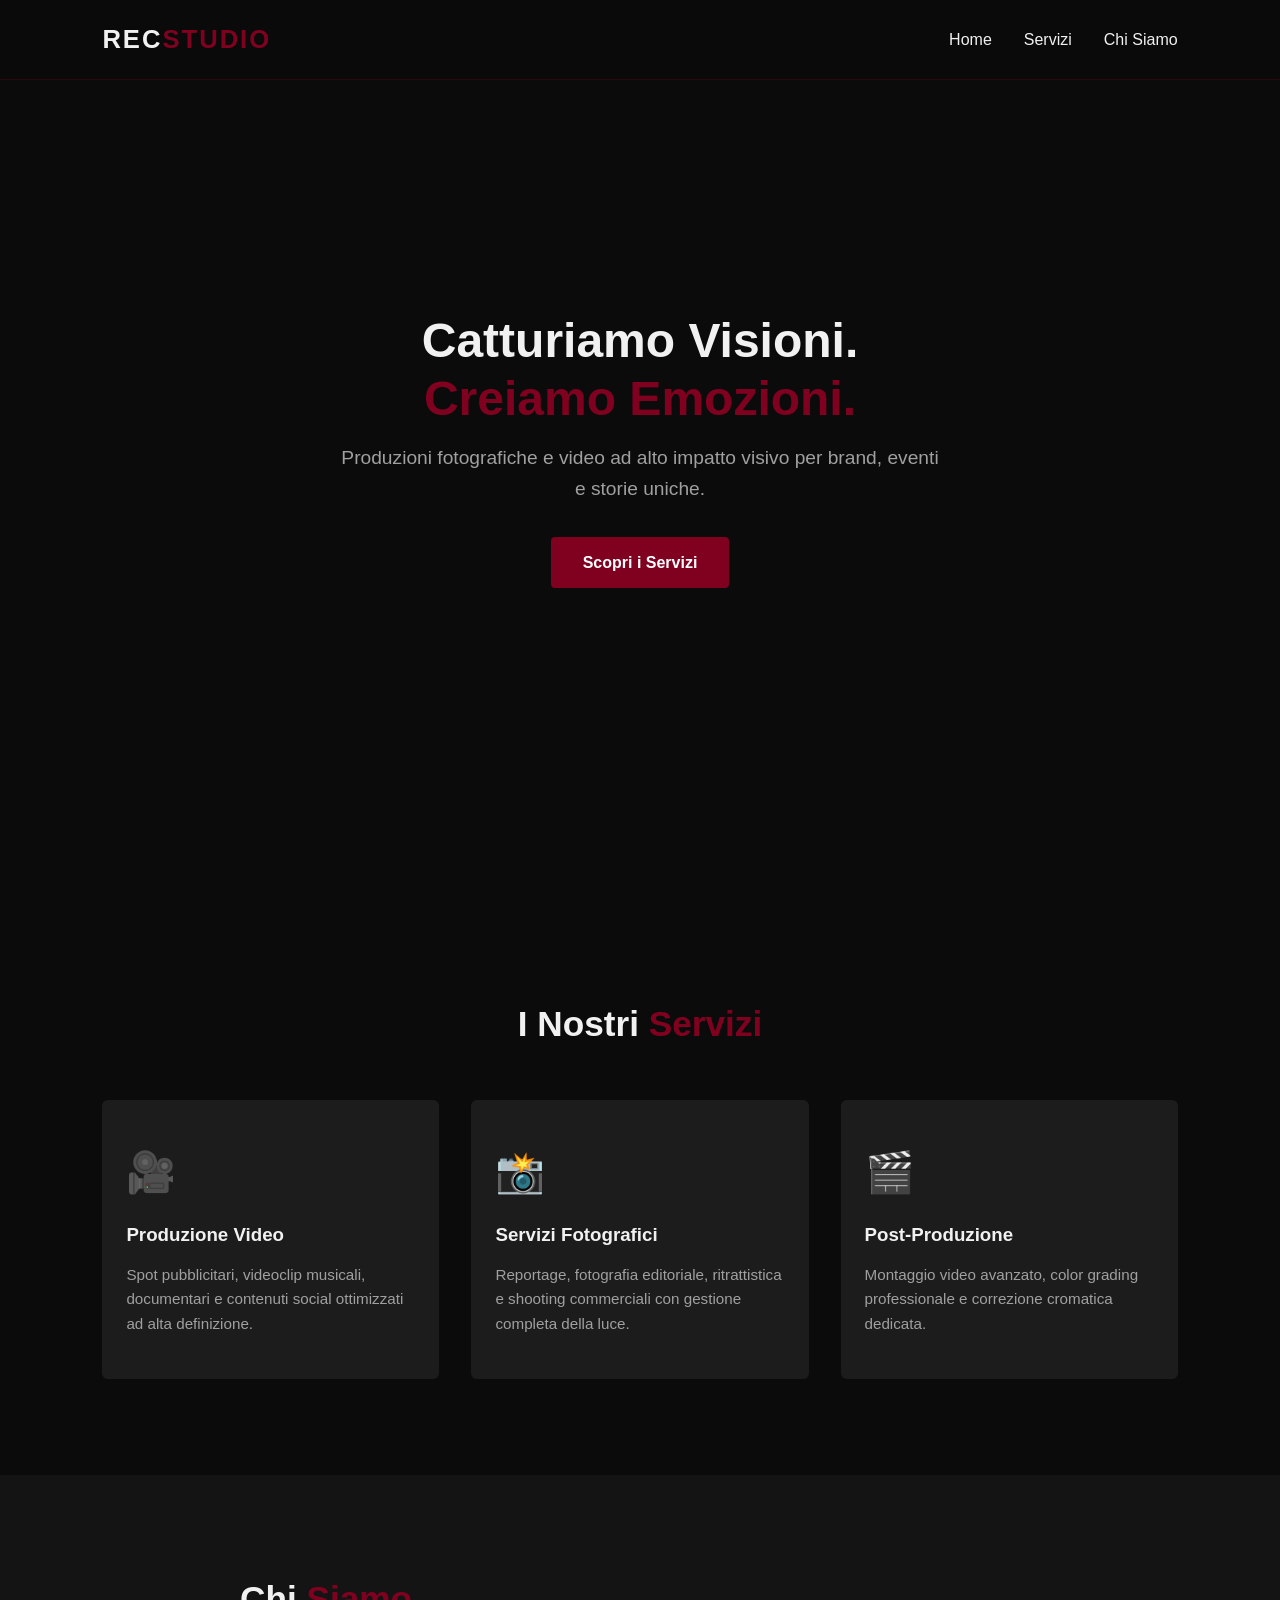
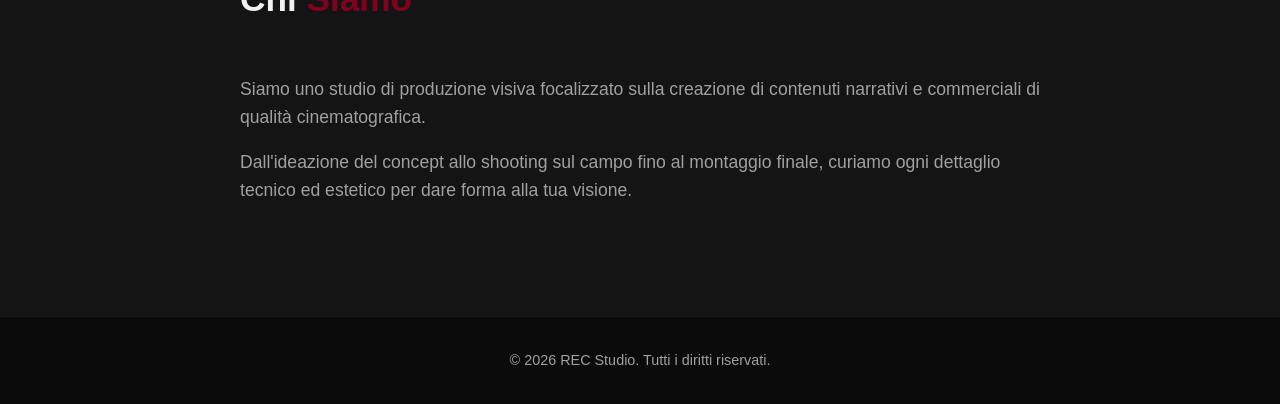
==== index.html @ 54fda75b "Add files via upload" ====
<!DOCTYPE html>
<html lang="it">
<head>
  <meta charset="UTF-8">
  <meta name="viewport" content="width=device-width, initial-scale=1.0">
  <title>Production Studio | Foto & Video</title>
  <link rel="stylesheet" href="style.css">
</head>
<body>

  <!-- Header / Navigation -->
  <header>
    <div class="logo">REC<span>STUDIO</span></div>
    <nav>
      <ul class="nav-links" id="navLinks">
        <li><a href="#home">Home</a></li>
        <li><a href="#servizi">Servizi</a></li>
        <li><a href="#chi-siamo">Chi Siamo</a></li>
      </ul>
      <button class="hamburger" id="hamburger" aria-label="Toggle menu">&#9776;</button>
    </nav>
  </header>

  <!-- Section Home -->
  <section id="home" class="hero">
    <div class="hero-content">
      <h1>Catturiamo Visioni.<br><span class="highlight">Creiamo Emozioni.</span></h1>
      <p>Produzioni fotografiche e video ad alto impatto visivo per brand, eventi e storie uniche.</p>
      <a href="#servizi" class="btn">Scopri i Servizi</a>
    </div>
  </section>

  <!-- Section Servizi -->
  <section id="servizi" class="section">
    <h2 class="section-title">I Nostri <span>Servizi</span></h2>
    <div class="grid-container">
      <div class="card">
        <div class="icon">&#127909;</div>
        <h3>Produzione Video</h3>
        <p>Spot pubblicitari, videoclip musicali, documentari e contenuti social ottimizzati ad alta definizione.</p>
      </div>
      <div class="card">
        <div class="icon">&#128248;</div>
        <h3>Servizi Fotografici</h3>
        <p>Reportage, fotografia editoriale, ritrattistica e shooting commerciali con gestione completa della luce.</p>
      </div>
      <div class="card">
        <div class="icon">&#127916;</div>
        <h3>Post-Produzione</h3>
        <p>Montaggio video avanzato, color grading professionale e correzione cromatica dedicata.</p>
      </div>
    </div>
  </section>

  <!-- Section Chi Siamo -->
  <section id="chi-siamo" class="section bg-darker">
    <div class="about-container">
      <div class="about-text">
        <h2 class="section-title text-left">Chi <span>Siamo</span></h2>
        <p>Siamo uno studio di produzione visiva focalizzato sulla creazione di contenuti narrativi e commerciali di qualità cinematografica.</p>
        <p>Dall'ideazione del concept allo shooting sul campo fino al montaggio finale, curiamo ogni dettaglio tecnico ed estetico per dare forma alla tua visione.</p>
      </div>
    </div>
  </section>

  <!-- Footer -->
  <footer>
    <p>&copy; 2026 REC Studio. Tutti i diritti riservati.</p>
  </footer>

  <script src="script.js"></script>
</body>
</html>
---- style.css ----
/* Custom Properties - Tavolozza Colori */
:root {
  --bg-color: #0b0b0b;
  --bg-secondary: #141414;
  --bg-card: #1c1c1c;
  --text-color: #f1f1f1;
  --text-muted: #a0a0a0;
  --accent-color: #800020; /* Rosso Bordò (Burgundy) */
  --accent-hover: #a30029;
}

* {
  margin: 0;
  padding: 0;
  box-sizing: border-box;
}

html {
  scroll-behavior: smooth;
  font-family: 'Segoe UI', Tahoma, Geneva, Verdana, sans-serif;
}

body {
  background-color: var(--bg-color);
  color: var(--text-color);
  line-height: 1.6;
}

/* Header & Nav */
header {
  position: fixed;
  top: 0;
  width: 100%;
  display: flex;
  justify-content: space-between;
  align-items: center;
  padding: 1.2rem 8%;
  background-color: rgba(11, 11, 11, 0.95);
  backdrop-filter: blur(5px);
  border-bottom: 1px solid rgba(128, 0, 32, 0.3);
  z-index: 1000;
}

.logo {
  font-size: 1.6rem;
  font-weight: 800;
  letter-spacing: 2px;
}

.logo span {
  color: var(--accent-color);
}

.nav-links {
  display: flex;
  list-style: none;
  gap: 2rem;
}

.nav-links a {
  color: var(--text-color);
  text-decoration: none;
  font-weight: 500;
  transition: color 0.3s;
}

.nav-links a:hover {
  color: var(--accent-color);
}

.hamburger {
  display: none;
  background: none;
  border: none;
  color: var(--text-color);
  font-size: 1.8rem;
  cursor: pointer;
}

/* Hero Section */
.hero {
  min-height: 100vh;
  display: flex;
  align-items: center;
  justify-content: center;
  text-align: center;
  padding: 0 1rem;
  background: linear-gradient(180deg, rgba(11,11,11,0.7) 0%, var(--bg-color) 100%);
}

.hero-content h1 {
  font-size: 3rem;
  margin-bottom: 1rem;
  line-height: 1.2;
}

.highlight {
  color: var(--accent-color);
}

.hero-content p {
  font-size: 1.2rem;
  color: var(--text-muted);
  max-width: 600px;
  margin: 0 auto 2rem auto;
}

/* Buttons */
.btn {
  display: inline-block;
  padding: 0.8rem 2rem;
  background-color: var(--accent-color);
  color: #fff;
  text-decoration: none;
  border-radius: 4px;
  font-weight: 600;
  transition: background-color 0.3s, transform 0.2s;
}

.btn:hover {
  background-color: var(--accent-hover);
  transform: translateY(-2px);
}

/* Common Section Layout */
.section {
  padding: 6rem 8%;
}

.bg-darker {
  background-color: var(--bg-secondary);
}

.section-title {
  text-align: center;
  font-size: 2.2rem;
  margin-bottom: 3rem;
}

.section-title span {
  color: var(--accent-color);
}

.text-left {
  text-align: left;
}

/* Cards Grid (Servizi) */
.grid-container {
  display: grid;
  grid-template-columns: repeat(auto-fit, minmax(280px, 1fr));
  gap: 2rem;
}

.card {
  background-color: var(--bg-card);
  padding: 2.5rem 1.5rem;
  border-radius: 6px;
  border-bottom: 3px solid transparent;
  transition: border-color 0.3s, transform 0.3s;
}

.card:hover {
  border-bottom-color: var(--accent-color);
  transform: translateY(-5px);
}

.card .icon {
  font-size: 2.5rem;
  margin-bottom: 1rem;
}

.card h3 {
  margin-bottom: 0.8rem;
}

.card p {
  color: var(--text-muted);
  font-size: 0.95rem;
}

/* About Section */
.about-container {
  max-width: 800px;
  margin: 0 auto;
}

.about-text p {
  margin-bottom: 1rem;
  color: var(--text-muted);
  font-size: 1.1rem;
}

/* Footer */
footer {
  text-align: center;
  padding: 2rem;
  background-color: var(--bg-color);
  border-top: 1px solid rgba(255, 255, 255, 0.05);
  color: var(--text-muted);
  font-size: 0.9rem;
}

/* Responsive / Mobile */
@media (max-width: 768px) {
  .hamburger {
    display: block;
  }

  .nav-links {
    position: absolute;
    top: 100%;
    left: 0;
    width: 100%;
    background-color: var(--bg-secondary);
    flex-direction: column;
    align-items: center;
    padding: 1.5rem 0;
    gap: 1.5rem;
    display: none;
    border-bottom: 2px solid var(--accent-color);
  }

  .nav-links.active {
    display: flex;
  }

  .hero-content h1 {
    font-size: 2.2rem;
  }
}
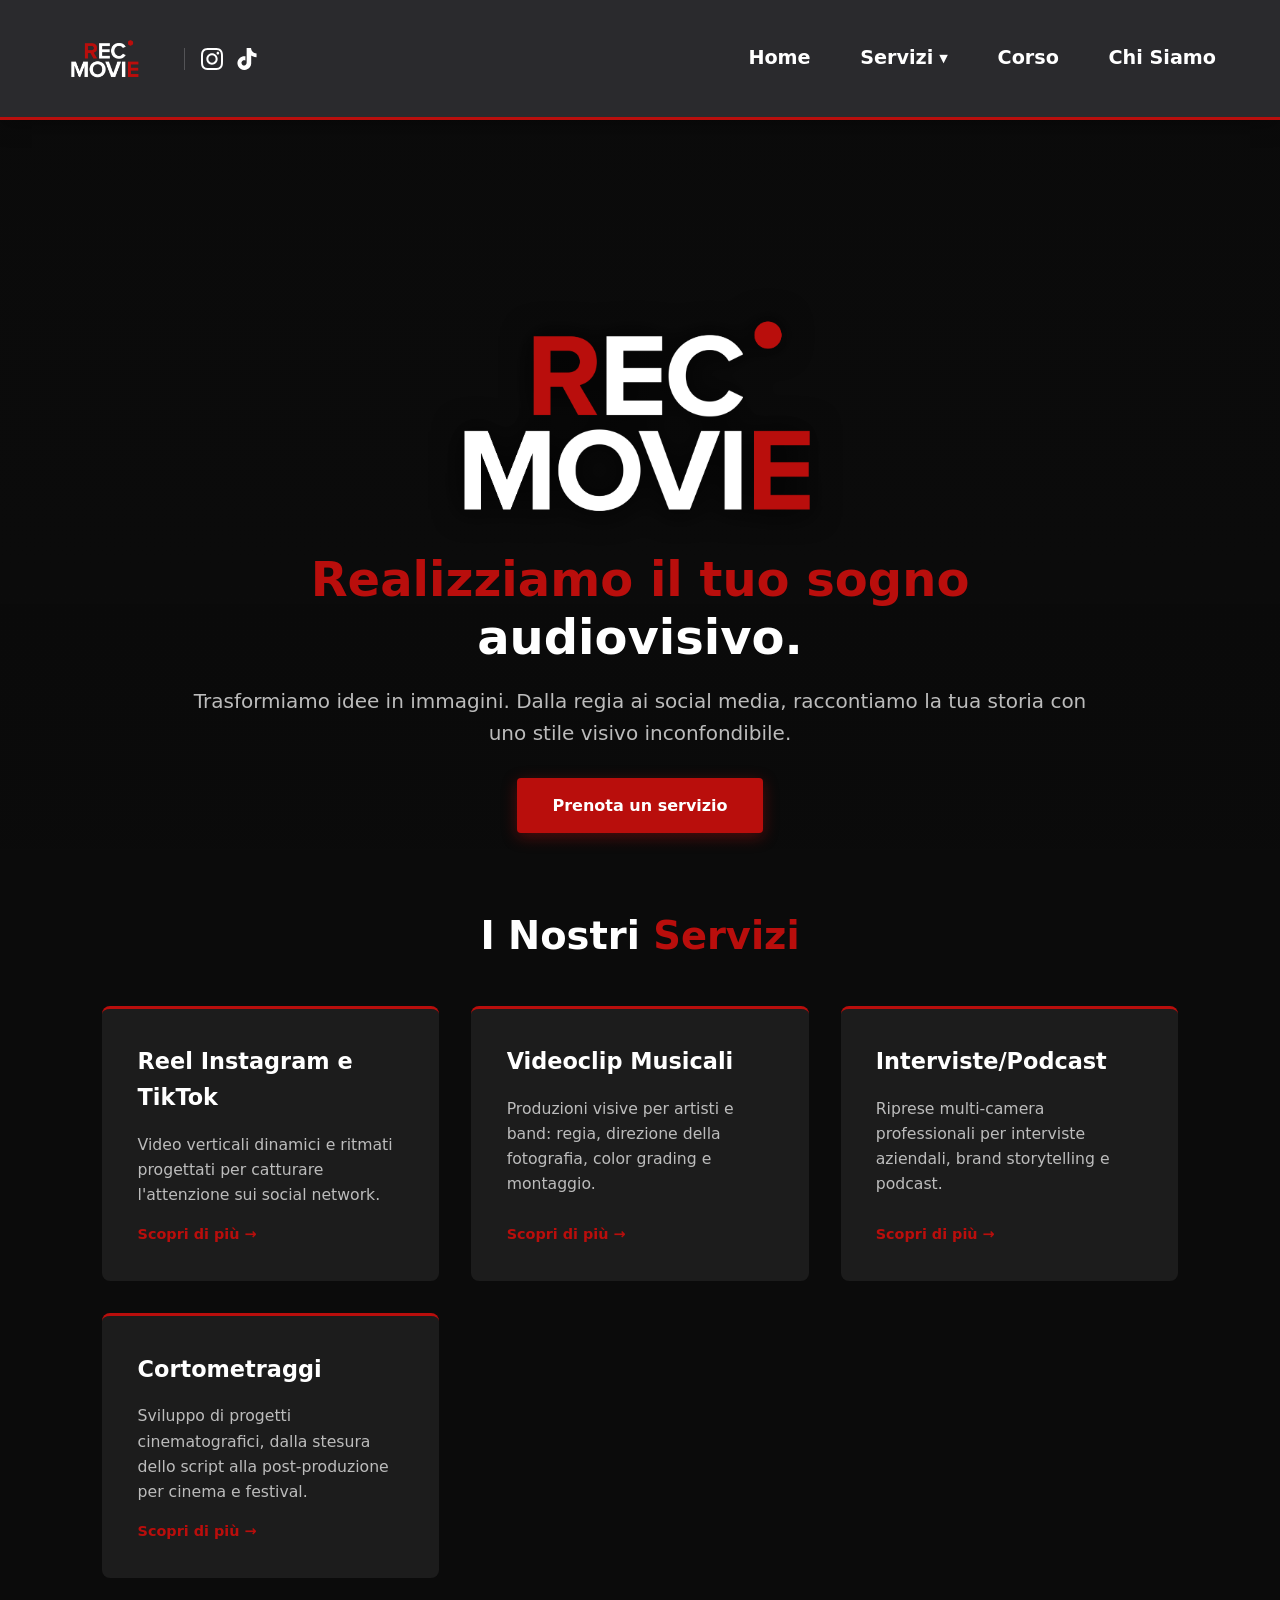
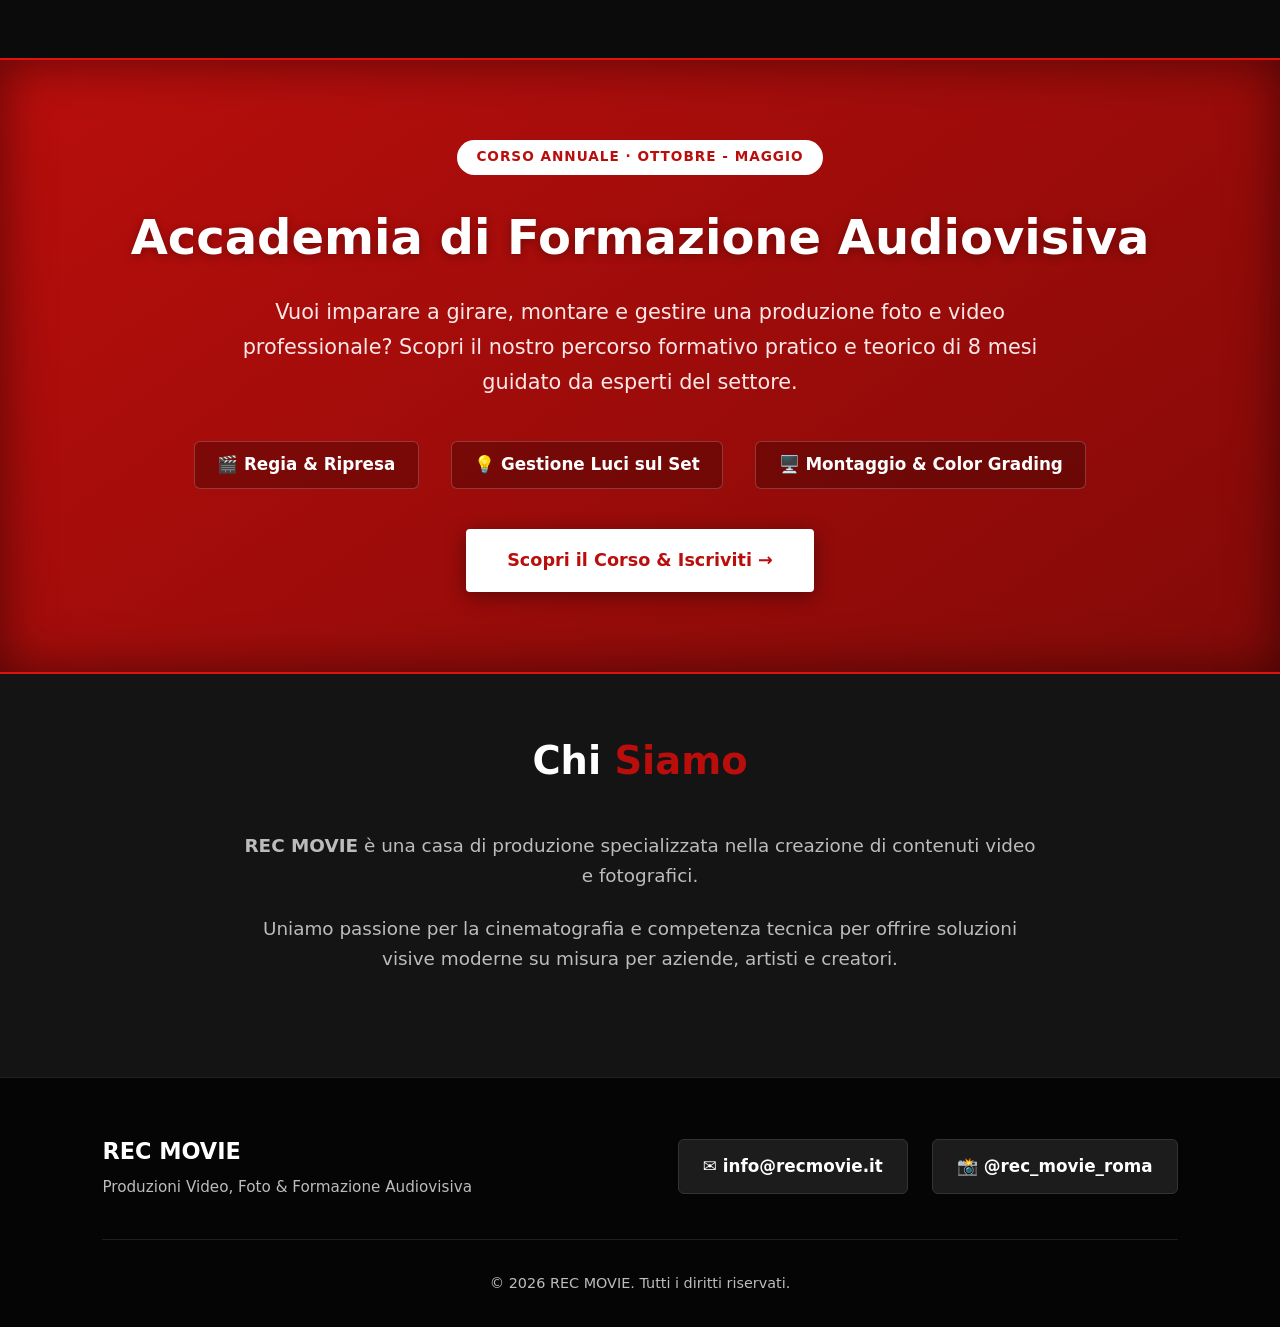
==== commit 80294b77: "Add files via upload" ====
--- a/index.html
+++ b/index.html
@@ -3,71 +3,505 @@
 <head>
   <meta charset="UTF-8">
   <meta name="viewport" content="width=device-width, initial-scale=1.0">
-  <title>Production Studio | Foto & Video</title>
-  <link rel="stylesheet" href="style.css">
+  <title>REC MOVIE | Produzione Foto & Video</title>
+  <style>
+    :root {
+      --bg-color: #0b0b0b;
+      --bg-secondary: #141414;
+      --bg-card: #1c1c1c;
+      --header-bg: #2a2a2d;
+      --text-color: #ffffff;
+      --text-muted: #bcbcbc;
+      --accent-red: #b90e0c;
+      --accent-red-hover: #d6110e;
+      --dropdown-bg: #1f1f22;
+    }
+
+    * { margin: 0; padding: 0; box-sizing: border-box; }
+    html { scroll-behavior: smooth; font-family: 'Segoe UI', system-ui, -apple-system, sans-serif; }
+    
+    body { 
+      background-color: var(--bg-color); 
+      color: var(--text-color); 
+      line-height: 1.6;
+      animation: fadeInPage 0.5s ease-in-out forwards;
+    }
+
+    @keyframes fadeInPage {
+      from { opacity: 0; transform: translateY(6px); }
+      to { opacity: 1; transform: translateY(0); }
+    }
+
+    /* Header Navigation */
+    header {
+      position: fixed;
+      top: 0;
+      width: 100%;
+      display: flex;
+      justify-content: space-between;
+      align-items: center;
+      padding: 0 4%;
+      background-color: var(--header-bg);
+      box-shadow: 0 4px 20px rgba(0, 0, 0, 0.4);
+      border-bottom: 3px solid var(--accent-red);
+      z-index: 1000;
+      height: 120px;
+      gap: 1.5rem;
+    }
+
+    .brand-group {
+      display: flex;
+      align-items: center;
+      gap: 1.5rem;
+      height: 100%;
+    }
+
+    .logo-container {
+      display: flex;
+      align-items: center;
+      text-decoration: none;
+      height: 100%;
+      padding: 4px 0;
+    }
+
+    .logo-header {
+      height: 110px;
+      max-height: 100%;
+      width: auto;
+      object-fit: contain;
+    }
+
+    .header-socials {
+      display: flex;
+      align-items: center;
+      gap: 0.8rem;
+      border-left: 1px solid rgba(255, 255, 255, 0.2);
+      padding-left: 1rem;
+    }
+
+    .social-icon {
+      color: var(--text-color);
+      text-decoration: none;
+      transition: color 0.3s ease, transform 0.2s ease;
+      display: flex;
+      align-items: center;
+      justify-content: center;
+    }
+
+    .social-icon svg {
+      width: 22px;
+      height: 22px;
+      fill: currentColor;
+    }
+
+    .social-icon:hover {
+      color: var(--accent-red);
+      transform: translateY(-2px);
+    }
+
+    /* Nav Links */
+    nav {
+      margin-left: auto;
+    }
+
+    .nav-links { 
+      display: flex; 
+      list-style: none; 
+      gap: 1.5rem; 
+      align-items: center; 
+    }
+
+    .nav-links li { position: relative; }
+    .nav-links a {
+      color: var(--text-color);
+      text-decoration: none;
+      font-weight: 700;
+      font-size: 1.2rem;
+      padding: 0.5rem 0.8rem;
+      transition: all 0.3s ease;
+      display: flex;
+      align-items: center;
+      gap: 6px;
+    }
+    .nav-links a:hover { color: #ffffff; background-color: rgba(255, 255, 255, 0.1); border-radius: 4px; }
+
+    .dropdown-arrow { font-size: 0.7rem; transition: transform 0.3s; }
+    .dropdown-menu {
+      position: absolute;
+      top: 100%;
+      right: 0;
+      left: auto;
+      background-color: var(--dropdown-bg);
+      min-width: 240px;
+      box-shadow: 0 8px 16px rgba(0,0,0,0.5);
+      border-radius: 6px;
+      border-top: 3px solid var(--accent-red);
+      list-style: none;
+      opacity: 0;
+      visibility: hidden;
+      transform: translateY(10px);
+      transition: all 0.3s ease;
+      padding: 0.5rem 0;
+    }
+    .dropdown:hover .dropdown-menu, .dropdown.active .dropdown-menu { opacity: 1; visibility: visible; transform: translateY(0); }
+    .dropdown:hover .dropdown-arrow { transform: rotate(180deg); }
+    .dropdown-menu li a { padding: 0.7rem 1.2rem; font-size: 1rem; font-weight: 500; color: #e0e0e0; display: block; }
+    .dropdown-menu li a:hover { background-color: var(--accent-red); color: #ffffff; }
+
+    .hamburger { display: none; background: none; border: none; color: var(--text-color); font-size: 1.8rem; cursor: pointer; margin-left: auto; }
+
+    /* Home Hero */
+    .hero {
+      display: flex;
+      align-items: flex-start;
+      justify-content: center;
+      text-align: center;
+      padding: 135px 1.5rem 1rem 1.5rem;
+      background: linear-gradient(rgba(11, 11, 11, 0.75), rgba(11, 11, 11, 0.85)), 
+                  url("http://googleusercontent.com/image_collection/image_retrieval/11446484774058401779_0") center/cover no-repeat;
+    }
+
+    .hero-content { 
+      max-width: 900px; 
+      margin-top: 0; 
+      display: flex; 
+      flex-direction: column; 
+      align-items: center; 
+      gap: 0; 
+    }
+
+    .logo-hero {
+      max-width: 560px;
+      width: 100%;
+      height: auto;
+      margin-bottom: -9rem; 
+      filter: drop-shadow(0 0 15px rgba(0, 0, 0, 0.9));
+      position: relative;
+      z-index: 1;
+    }
+
+    .hero-content h1 { 
+      font-size: 3rem; 
+      margin-top: 0;
+      margin-bottom: 1.2rem; 
+      line-height: 1.2; 
+      font-weight: 800; 
+      position: relative;
+      z-index: 2;
+    }
+    
+    .highlight-red {
+      color: var(--accent-red);
+    }
+    .hero-content p { font-size: 1.25rem; color: var(--text-muted); margin-bottom: 1.8rem; }
+
+    /* Button */
+    .btn {
+      display: inline-block;
+      padding: 0.9rem 2.2rem;
+      background-color: var(--accent-red);
+      color: #ffffff;
+      text-decoration: none;
+      border-radius: 4px;
+      font-weight: 700;
+      transition: all 0.3s ease;
+      box-shadow: 0 4px 15px rgba(185, 14, 12, 0.4);
+    }
+    .btn:hover { background-color: var(--accent-red-hover); transform: translateY(-3px); }
+
+    .btn-white {
+      background-color: #ffffff;
+      color: var(--accent-red);
+      font-size: 1.1rem;
+      padding: 1.1rem 2.6rem;
+      box-shadow: 0 4px 20px rgba(0, 0, 0, 0.4);
+    }
+    .btn-white:hover { background-color: #f0f0f0; color: #000000; transform: translateY(-3px); }
+
+    /* Sections */
+    .section { padding: 3.5rem 8% 5rem 8%; }
+    .bg-darker { background-color: var(--bg-secondary); }
+    .section-title { text-align: center; font-size: 2.4rem; margin-bottom: 2.5rem; }
+    .section-title span { color: var(--accent-red); }
+
+    /* Servizi Grid */
+    .services-grid { display: grid; grid-template-columns: repeat(auto-fit, minmax(260px, 1fr)); gap: 2rem; }
+    .service-card {
+      background-color: var(--bg-card);
+      padding: 2.2rem;
+      border-radius: 8px;
+      border-top: 3px solid var(--accent-red);
+      transition: transform 0.3s, box-shadow 0.3s;
+      text-decoration: none;
+      color: inherit;
+      display: flex;
+      flex-direction: column;
+    }
+    .service-card:hover { transform: translateY(-8px); box-shadow: 0 10px 25px rgba(185, 14, 12, 0.3); }
+    .service-card h3 { font-size: 1.4rem; margin-bottom: 1rem; color: #fff; }
+    .service-card p { color: var(--text-muted); font-size: 0.98rem; flex-grow: 1; }
+    .card-link-text { display: inline-block; margin-top: 1rem; color: var(--accent-red); font-weight: 600; font-size: 0.9rem; }
+
+    /* Sezione Corso Formazione */
+    .course-banner {
+      background: linear-gradient(145deg, #b90e0c 0%, #830a08 100%);
+      color: #ffffff;
+      padding: 5rem 8%;
+      text-align: center;
+      position: relative;
+      border-top: 2px solid #e01210;
+      border-bottom: 2px solid #e01210;
+      box-shadow: inset 0 0 50px rgba(0,0,0,0.5);
+    }
+    .course-badge {
+      display: inline-block;
+      background-color: #ffffff;
+      color: var(--accent-red);
+      font-weight: 800;
+      font-size: 0.85rem;
+      padding: 0.4rem 1.2rem;
+      border-radius: 20px;
+      letter-spacing: 1px;
+      margin-bottom: 1.5rem;
+      text-transform: uppercase;
+    }
+    .course-banner h2 { font-size: 3rem; margin-bottom: 1.2rem; font-weight: 800; text-shadow: 0 2px 10px rgba(0,0,0,0.3); }
+    .course-banner p { font-size: 1.3rem; max-width: 850px; margin: 0 auto 2.5rem auto; color: #fce8e8; line-height: 1.7; }
+    
+    .course-highlights {
+      display: flex;
+      justify-content: center;
+      gap: 2rem;
+      flex-wrap: wrap;
+      margin-bottom: 2.5rem;
+      list-style: none;
+    }
+    .course-highlights li {
+      background: rgba(0,0,0,0.25);
+      padding: 0.6rem 1.4rem;
+      border-radius: 6px;
+      font-weight: 600;
+      font-size: 1.05rem;
+      border: 1px solid rgba(255,255,255,0.2);
+    }
+
+    /* Chi Siamo */
+    .about-content { max-width: 800px; margin: 0 auto; text-align: center; }
+    .about-content p { font-size: 1.15rem; color: var(--text-muted); margin-bottom: 1.5rem; }
+
+    /* Footer */
+    footer {
+      background-color: #050505;
+      border-top: 1px solid #222;
+      padding: 3.5rem 8% 2rem 8%;
+    }
+
+    .footer-contacts {
+      display: flex;
+      justify-content: space-between;
+      align-items: center;
+      flex-wrap: wrap;
+      gap: 1.8rem;
+      padding-bottom: 2.5rem;
+      border-bottom: 1px solid #1f1f1f;
+      margin-bottom: 2rem;
+    }
+
+    .contact-block h3 { font-size: 1.4rem; color: #ffffff; margin-bottom: 0.3rem; }
+    .contact-block p { color: var(--text-muted); font-size: 0.95rem; }
+
+    .contact-links-group {
+      display: flex;
+      gap: 1.5rem;
+      flex-wrap: wrap;
+    }
+
+    .contact-pill {
+      display: flex;
+      align-items: center;
+      gap: 0.6rem;
+      color: #ffffff;
+      text-decoration: none;
+      font-size: 1.05rem;
+      font-weight: 600;
+      background-color: var(--bg-card);
+      padding: 0.8rem 1.5rem;
+      border-radius: 6px;
+      border: 1px solid #333;
+      transition: border-color 0.3s, color 0.3s;
+    }
+
+    .contact-pill:hover {
+      border-color: var(--accent-red);
+      color: var(--accent-red-hover);
+    }
+
+    .footer-copyright { text-align: center; color: var(--text-muted); font-size: 0.9rem; }
+
+    @media (max-width: 868px) {
+      header { justify-content: space-between; gap: 0; height: 95px; }
+      .logo-header { height: 75px; }
+      .hamburger { display: block; }
+      .header-socials { display: none; }
+      nav { margin-left: 0; }
+      .nav-links {
+        position: absolute; top: 100%; left: 0; width: 100%;
+        background-color: var(--header-bg); flex-direction: column;
+        align-items: flex-start; padding: 1rem 0; gap: 0; display: none;
+        border-bottom: 3px solid var(--accent-red);
+      }
+      .nav-links.active { display: flex; }
+      .nav-links li { width: 100%; }
+      .nav-links a { padding: 1rem 2rem; width: 100%; }
+      .dropdown-menu { position: static; visibility: visible; opacity: 1; transform: none; box-shadow: none; border-top: none; background: rgba(0,0,0,0.2); }
+      .hero { padding-top: 110px; }
+      .logo-hero { max-width: 320px; margin-bottom: -5rem; }
+      .hero-content h1 { font-size: 2rem; }
+      .course-banner h2 { font-size: 2.2rem; }
+      .footer-contacts { flex-direction: column; align-items: flex-start; }
+    }
+  </style>
 </head>
 <body>
 
-  <!-- Header / Navigation -->
+  <!-- Navigation Header -->
   <header>
-    <div class="logo">REC<span>STUDIO</span></div>
+    <div class="brand-group">
+      <a href="index.html" class="logo-container">
+        <img src="materiale/LOGO REC MOVIE PNG BIANCO.png" alt="REC MOVIE Logo" class="logo-header" onerror="this.onerror=null; this.src='LOGO REC MOVIE PNG BIANCO.png';">
+      </a>
+      
+      <div class="header-socials">
+        <a href="https://instagram.com/rec_movie_roma" target="_blank" class="social-icon" aria-label="Instagram">
+          <svg viewBox="0 0 24 24"><path d="M12 2.163c3.204 0 3.584.012 4.85.07 3.252.148 4.771 1.691 4.919 4.919.058 1.265.069 1.645.069 4.849 0 3.205-.012 3.584-.069 4.849-.149 3.225-1.664 4.771-4.919 4.919-1.266.058-1.644.07-4.85.07-3.204 0-3.584-.012-4.849-.07-3.26-.149-4.771-1.699-4.919-4.92-.058-1.265-.07-1.644-.07-4.849 0-3.204.013-3.583.07-4.849.149-3.227 1.664-4.771 4.919-4.919 1.266-.057 1.645-.069 4.849-.069zm0-2.163c-3.259 0-3.667.014-4.947.072-4.358.2-6.78 2.618-6.98 6.98-.059 1.281-.073 1.689-.073 4.948 0 3.259.014 3.668.072 4.948.2 4.358 2.618 6.78 6.98 6.98 1.281.058 1.689.072 4.948.072 3.259 0 3.668-.014 4.948-.072 4.354-.2 6.782-2.618 6.979-6.98.059-1.28.073-1.689.073-4.948 0-3.259-.014-3.667-.072-4.947-.196-4.354-2.617-6.78-6.979-6.98-1.281-.059-1.69-.073-4.949-.073zm0 5.838c-3.403 0-6.162 2.759-6.162 6.162s2.759 6.163 6.162 6.163 6.162-2.759 6.162-6.163c0-3.403-2.759-6.162-6.162-6.162zm0 10.162c-2.209 0-4-1.79-4-4 0-2.209 1.791-4 4-4s4 1.791 4 4c0 2.21-1.791 4-4 4zm6.406-11.845c-.796 0-1.441.645-1.441 1.44s.645 1.44 1.441 1.44c.795 0 1.439-.645 1.439-1.44s-.644-1.44-1.439-1.44z"/></svg>
+        </a>
+        <a href="https://www.tiktok.com" target="_blank" class="social-icon" aria-label="TikTok">
+          <svg viewBox="0 0 24 24"><path d="M12.525.02c1.31-.02 2.61-.01 3.91-.02.08 1.53.63 3.09 1.75 4.17 1.12 1.11 2.7 1.62 4.24 1.79v4.03c-1.44-.05-2.89-.35-4.2-.97-.57-.26-1.1-.59-1.62-.93-.01 2.92.01 5.84-.02 8.75-.08 1.4-.54 2.79-1.35 3.94-1.31 1.92-3.58 3.17-5.91 3.21-1.43.08-2.86-.31-4.08-1.03-2.02-1.19-3.44-3.37-3.65-5.71-.02-.5-.03-1-.01-1.49.18-1.9 1.12-3.72 2.58-4.96 1.66-1.44 3.98-2.13 6.15-1.72.02 1.48-.04 2.96-.04 4.44-.99-.32-2.15-.23-3.02.37-.82.56-1.31 1.54-1.28 2.53.02.82.42 1.61 1.08 2.09.68.51 1.58.68 2.4.45.89-.23 1.64-.94 1.94-1.81.18-.58.23-1.19.22-1.8V.02z"/></svg>
+        </a>
+      </div>
+    </div>
+    
     <nav>
       <ul class="nav-links" id="navLinks">
-        <li><a href="#home">Home</a></li>
-        <li><a href="#servizi">Servizi</a></li>
+        <li><a href="index.html">Home</a></li>
+        <li class="dropdown" id="serviziDropdown">
+          <a href="#servizi">Servizi <span class="dropdown-arrow">&#9660;</span></a>
+          <ul class="dropdown-menu">
+            <li><a href="reel-aziende.html">Reel Instagram e TikTok</a></li>
+            <li><a href="videoclip-musicali.html">Videoclip Musicali</a></li>
+            <li><a href="interviste-podcast.html">Interviste/Podcast</a></li>
+            <li><a href="cortometraggi.html">Cortometraggi</a></li>
+          </ul>
+        </li>
+        <li><a href="corso-formazione.html">Corso</a></li>
         <li><a href="#chi-siamo">Chi Siamo</a></li>
       </ul>
-      <button class="hamburger" id="hamburger" aria-label="Toggle menu">&#9776;</button>
+      <button class="hamburger" id="hamburger" aria-label="Menu Mobile">&#9776;</button>
     </nav>
   </header>
 
-  <!-- Section Home -->
+  <!-- Hero Home -->
   <section id="home" class="hero">
     <div class="hero-content">
-      <h1>Catturiamo Visioni.<br><span class="highlight">Creiamo Emozioni.</span></h1>
-      <p>Produzioni fotografiche e video ad alto impatto visivo per brand, eventi e storie uniche.</p>
-      <a href="#servizi" class="btn">Scopri i Servizi</a>
+      <img src="materiale/LOGO REC MOVIE PNG BIANCO.png" alt="REC MOVIE Logo Grande" class="logo-hero" onerror="this.onerror=null; this.src='LOGO REC MOVIE PNG BIANCO.png';">
+      <h1><span class="highlight-red">Realizziamo il tuo sogno</span> audiovisivo.</h1>
+      <p>Trasformiamo idee in immagini. Dalla regia ai social media, raccontiamo la tua storia con uno stile visivo inconfondibile.</p>
+      <a href="prenota-servizio.html" class="btn">Prenota un servizio</a>
     </div>
   </section>
 
-  <!-- Section Servizi -->
+  <!-- Servizi -->
   <section id="servizi" class="section">
     <h2 class="section-title">I Nostri <span>Servizi</span></h2>
-    <div class="grid-container">
-      <div class="card">
-        <div class="icon">&#127909;</div>
-        <h3>Produzione Video</h3>
-        <p>Spot pubblicitari, videoclip musicali, documentari e contenuti social ottimizzati ad alta definizione.</p>
+    <div class="services-grid">
+      <a href="reel-aziende.html" class="service-card" id="servizi-reel">
+        <h3>Reel Instagram e TikTok</h3>
+        <p>Video verticali dinamici e ritmati progettati per catturare l'attenzione sui social network.</p>
+        <span class="card-link-text">Scopri di più &rarr;</span>
+      </a>
+      <a href="videoclip-musicali.html" class="service-card" id="servizi-videoclip">
+        <h3>Videoclip Musicali</h3>
+        <p>Produzioni visive per artisti e band: regia, direzione della fotografia, color grading e montaggio.</p>
+        <span class="card-link-text">Scopri di più &rarr;</span>
+      </a>
+      <a href="interviste-podcast.html" class="service-card" id="servizi-interviste">
+        <h3>Interviste/Podcast</h3>
+        <p>Riprese multi-camera professionali per interviste aziendali, brand storytelling e podcast.</p>
+        <span class="card-link-text">Scopri di più &rarr;</span>
+      </a>
+      <a href="cortometraggi.html" class="service-card" id="servizi-cortometraggi">
+        <h3>Cortometraggi</h3>
+        <p>Sviluppo di progetti cinematografici, dalla stesura dello script alla post-produzione per cinema e festival.</p>
+        <span class="card-link-text">Scopri di più &rarr;</span>
+      </a>
+    </div>
+  </section>
+
+  <!-- Sezione Corso Formazione -->
+  <section class="course-banner">
+    <span class="course-badge">Corso Annuale · Ottobre - Maggio</span>
+    <h2>Accademia di Formazione Audiovisiva</h2>
+    <p>Vuoi imparare a girare, montare e gestire una produzione foto e video professionale? Scopri il nostro percorso formativo pratico e teorico di 8 mesi guidato da esperti del settore.</p>
+    
+    <ul class="course-highlights">
+      <li>🎬 Regia & Ripresa</li>
+      <li>💡 Gestione Luci sul Set</li>
+      <li>🖥️ Montaggio & Color Grading</li>
+    </ul>
+
+    <a href="corso-formazione.html" class="btn btn-white">Scopri il Corso &amp; Iscriviti &rarr;</a>
+  </section>
+
+  <!-- Chi Siamo -->
+  <section id="chi-siamo" class="section bg-darker">
+    <div class="about-content">
+      <h2 class="section-title">Chi <span>Siamo</span></h2>
+      <p><strong>REC MOVIE</strong> è una casa di produzione specializzata nella creazione di contenuti video e fotografici.</p>
+      <p>Uniamo passione per la cinematografia e competenza tecnica per offrire soluzioni visive moderne su misura per aziende, artisti e creatori.</p>
+    </div>
+  </section>
+
+  <!-- Footer -->
+  <footer id="contatti">
+    <div class="footer-contacts">
+      <div class="contact-block">
+        <h3>REC MOVIE</h3>
+        <p>Produzioni Video, Foto &amp; Formazione Audiovisiva</p>
       </div>
-      <div class="card">
-        <div class="icon">&#128248;</div>
-        <h3>Servizi Fotografici</h3>
-        <p>Reportage, fotografia editoriale, ritrattistica e shooting commerciali con gestione completa della luce.</p>
-      </div>
-      <div class="card">
-        <div class="icon">&#127916;</div>
-        <h3>Post-Produzione</h3>
-        <p>Montaggio video avanzato, color grading professionale e correzione cromatica dedicata.</p>
+      <div class="contact-links-group">
+        <a href="mailto:info@recmovie.it" class="contact-pill">
+          ✉️ info@recmovie.it
+        </a>
+        <a href="https://instagram.com/rec_movie_roma" target="_blank" rel="noopener noreferrer" class="contact-pill">
+          📸 @rec_movie_roma
+        </a>
       </div>
     </div>
-  </section>
-
-  <!-- Section Chi Siamo -->
-  <section id="chi-siamo" class="section bg-darker">
-    <div class="about-container">
-      <div class="about-text">
-        <h2 class="section-title text-left">Chi <span>Siamo</span></h2>
-        <p>Siamo uno studio di produzione visiva focalizzato sulla creazione di contenuti narrativi e commerciali di qualità cinematografica.</p>
-        <p>Dall'ideazione del concept allo shooting sul campo fino al montaggio finale, curiamo ogni dettaglio tecnico ed estetico per dare forma alla tua visione.</p>
-      </div>
+    <div class="footer-copyright">
+      <p>&copy; 2026 REC MOVIE. Tutti i diritti riservati.</p>
     </div>
-  </section>
-
-  <!-- Footer -->
-  <footer>
-    <p>&copy; 2026 REC Studio. Tutti i diritti riservati.</p>
   </footer>
 
-  <script src="script.js"></script>
+  <script>
+    document.addEventListener('DOMContentLoaded', () => {
+      const hamburger = document.getElementById('hamburger');
+      const navLinks = document.getElementById('navLinks');
+      
+      // Toggle Menu Mobile
+      hamburger.addEventListener('click', () => {
+        navLinks.classList.toggle('active');
+      });
+
+      // Chiudi menu mobile dopo aver cliccato su un link
+      const links = navLinks.querySelectorAll('a');
+      links.forEach(link => {
+        link.addEventListener('click', () => {
+          if (navLinks.classList.contains('active')) {
+            navLinks.classList.remove('active');
+          }
+        });
+      });
+    });
+  </script>
 </body>
 </html>
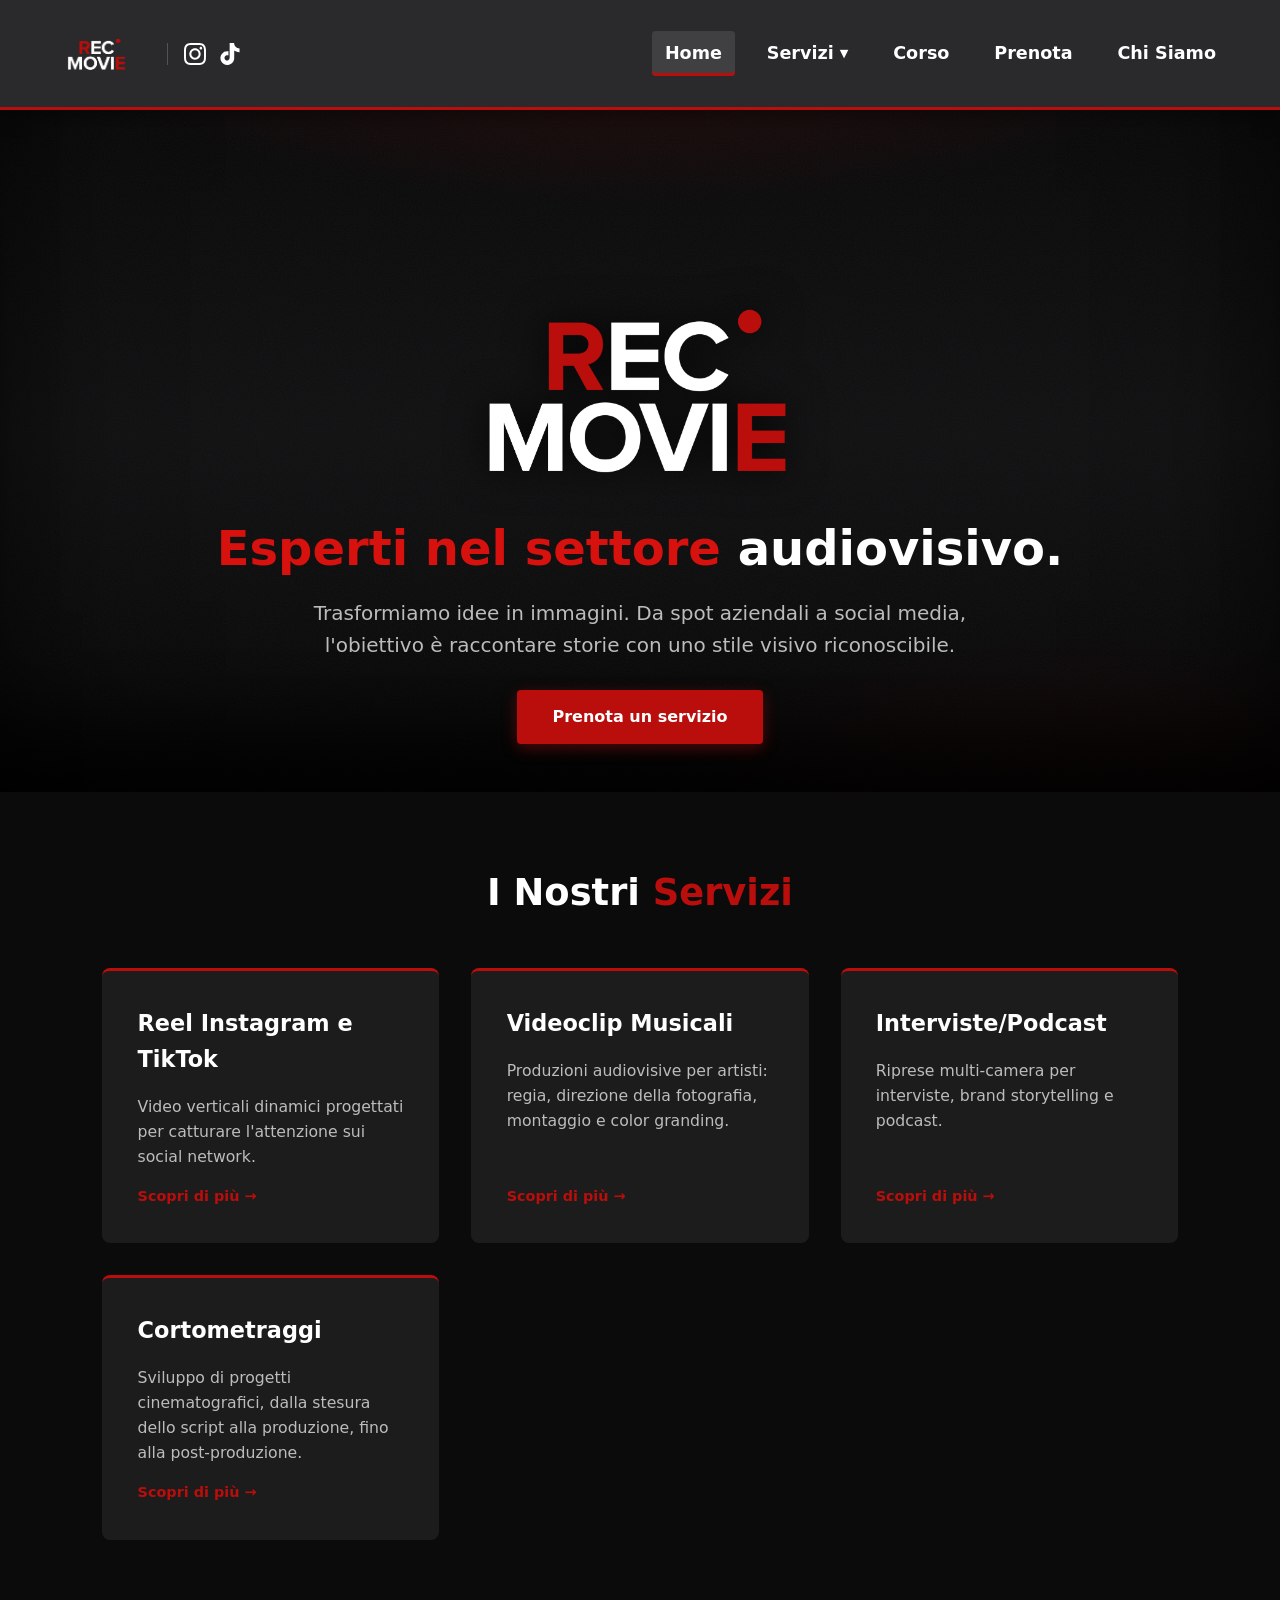
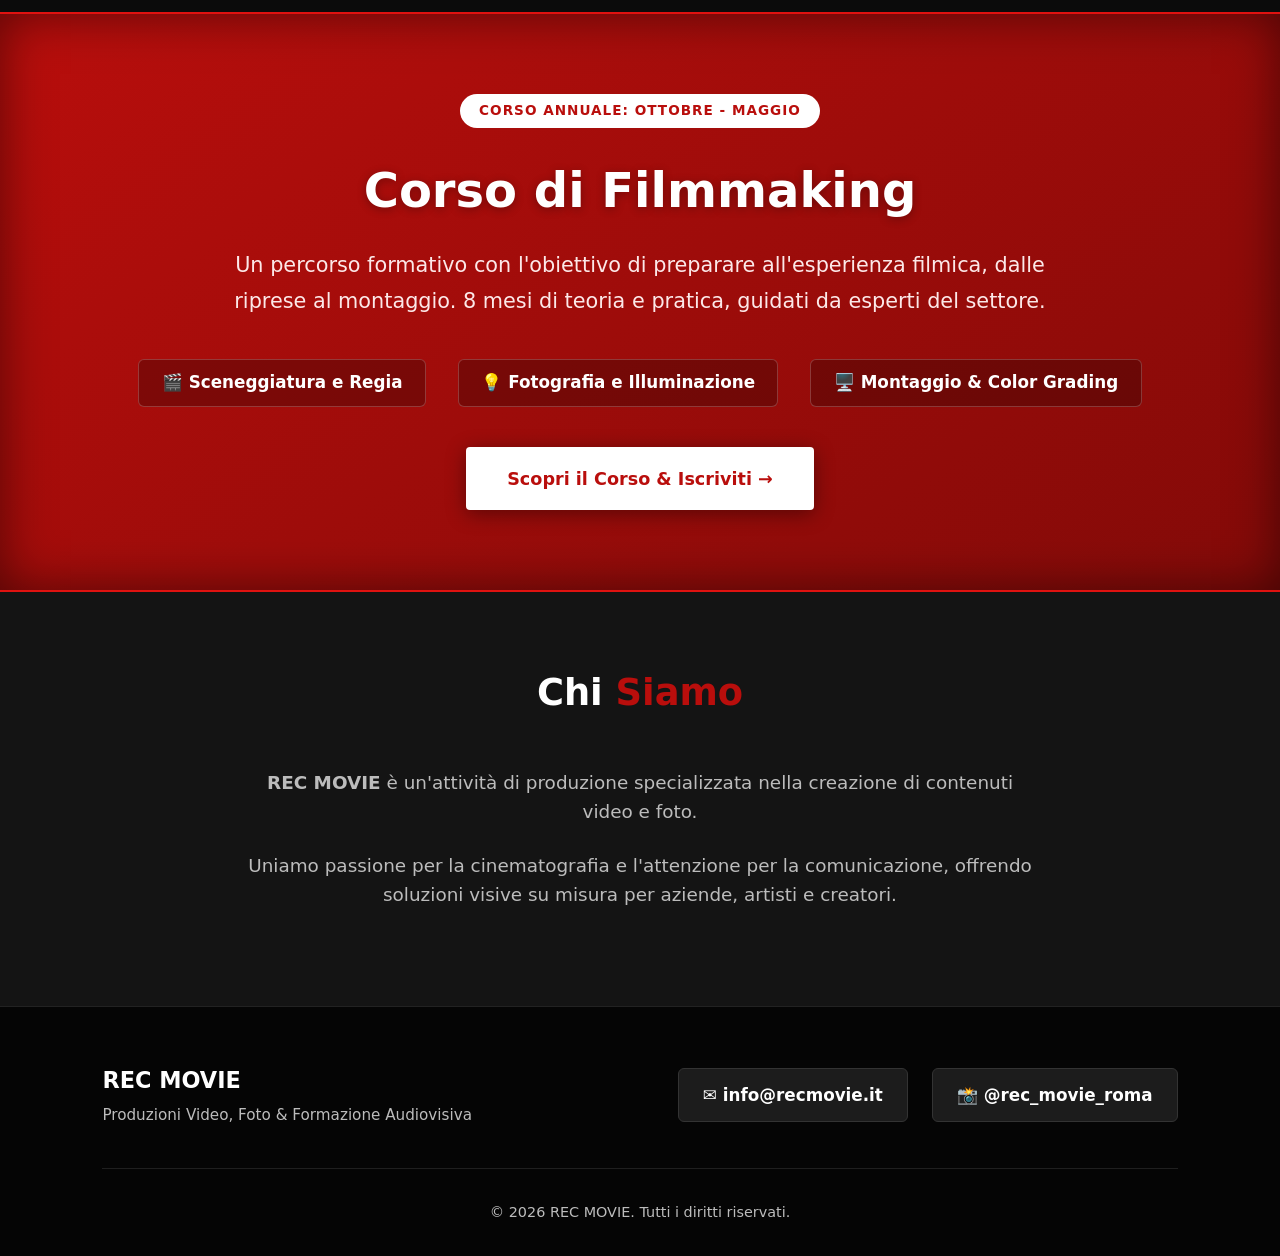
==== commit fc3e77e5: "Add files via upload" ====
--- a/index.html
+++ b/index.html
@@ -1,507 +1,149 @@
-<!DOCTYPE html>
-<html lang="it">
-<head>
-  <meta charset="UTF-8">
-  <meta name="viewport" content="width=device-width, initial-scale=1.0">
-  <title>REC MOVIE | Produzione Foto & Video</title>
-  <style>
-    :root {
-      --bg-color: #0b0b0b;
-      --bg-secondary: #141414;
-      --bg-card: #1c1c1c;
-      --header-bg: #2a2a2d;
-      --text-color: #ffffff;
-      --text-muted: #bcbcbc;
-      --accent-red: #b90e0c;
-      --accent-red-hover: #d6110e;
-      --dropdown-bg: #1f1f22;
-    }
-
-    * { margin: 0; padding: 0; box-sizing: border-box; }
-    html { scroll-behavior: smooth; font-family: 'Segoe UI', system-ui, -apple-system, sans-serif; }
-    
-    body { 
-      background-color: var(--bg-color); 
-      color: var(--text-color); 
-      line-height: 1.6;
-      animation: fadeInPage 0.5s ease-in-out forwards;
-    }
-
-    @keyframes fadeInPage {
-      from { opacity: 0; transform: translateY(6px); }
-      to { opacity: 1; transform: translateY(0); }
-    }
-
-    /* Header Navigation */
-    header {
-      position: fixed;
-      top: 0;
-      width: 100%;
-      display: flex;
-      justify-content: space-between;
-      align-items: center;
-      padding: 0 4%;
-      background-color: var(--header-bg);
-      box-shadow: 0 4px 20px rgba(0, 0, 0, 0.4);
-      border-bottom: 3px solid var(--accent-red);
-      z-index: 1000;
-      height: 120px;
-      gap: 1.5rem;
-    }
-
-    .brand-group {
-      display: flex;
-      align-items: center;
-      gap: 1.5rem;
-      height: 100%;
-    }
-
-    .logo-container {
-      display: flex;
-      align-items: center;
-      text-decoration: none;
-      height: 100%;
-      padding: 4px 0;
-    }
-
-    .logo-header {
-      height: 110px;
-      max-height: 100%;
-      width: auto;
-      object-fit: contain;
-    }
-
-    .header-socials {
-      display: flex;
-      align-items: center;
-      gap: 0.8rem;
-      border-left: 1px solid rgba(255, 255, 255, 0.2);
-      padding-left: 1rem;
-    }
-
-    .social-icon {
-      color: var(--text-color);
-      text-decoration: none;
-      transition: color 0.3s ease, transform 0.2s ease;
-      display: flex;
-      align-items: center;
-      justify-content: center;
-    }
-
-    .social-icon svg {
-      width: 22px;
-      height: 22px;
-      fill: currentColor;
-    }
-
-    .social-icon:hover {
-      color: var(--accent-red);
-      transform: translateY(-2px);
-    }
-
-    /* Nav Links */
-    nav {
-      margin-left: auto;
-    }
-
-    .nav-links { 
-      display: flex; 
-      list-style: none; 
-      gap: 1.5rem; 
-      align-items: center; 
-    }
-
-    .nav-links li { position: relative; }
-    .nav-links a {
-      color: var(--text-color);
-      text-decoration: none;
-      font-weight: 700;
-      font-size: 1.2rem;
-      padding: 0.5rem 0.8rem;
-      transition: all 0.3s ease;
-      display: flex;
-      align-items: center;
-      gap: 6px;
-    }
-    .nav-links a:hover { color: #ffffff; background-color: rgba(255, 255, 255, 0.1); border-radius: 4px; }
-
-    .dropdown-arrow { font-size: 0.7rem; transition: transform 0.3s; }
-    .dropdown-menu {
-      position: absolute;
-      top: 100%;
-      right: 0;
-      left: auto;
-      background-color: var(--dropdown-bg);
-      min-width: 240px;
-      box-shadow: 0 8px 16px rgba(0,0,0,0.5);
-      border-radius: 6px;
-      border-top: 3px solid var(--accent-red);
-      list-style: none;
-      opacity: 0;
-      visibility: hidden;
-      transform: translateY(10px);
-      transition: all 0.3s ease;
-      padding: 0.5rem 0;
-    }
-    .dropdown:hover .dropdown-menu, .dropdown.active .dropdown-menu { opacity: 1; visibility: visible; transform: translateY(0); }
-    .dropdown:hover .dropdown-arrow { transform: rotate(180deg); }
-    .dropdown-menu li a { padding: 0.7rem 1.2rem; font-size: 1rem; font-weight: 500; color: #e0e0e0; display: block; }
-    .dropdown-menu li a:hover { background-color: var(--accent-red); color: #ffffff; }
-
-    .hamburger { display: none; background: none; border: none; color: var(--text-color); font-size: 1.8rem; cursor: pointer; margin-left: auto; }
-
-    /* Home Hero */
-    .hero {
-      display: flex;
-      align-items: flex-start;
-      justify-content: center;
-      text-align: center;
-      padding: 135px 1.5rem 1rem 1.5rem;
-      background: linear-gradient(rgba(11, 11, 11, 0.75), rgba(11, 11, 11, 0.85)), 
-                  url("http://googleusercontent.com/image_collection/image_retrieval/11446484774058401779_0") center/cover no-repeat;
-    }
-
-    .hero-content { 
-      max-width: 900px; 
-      margin-top: 0; 
-      display: flex; 
-      flex-direction: column; 
-      align-items: center; 
-      gap: 0; 
-    }
-
-    .logo-hero {
-      max-width: 560px;
-      width: 100%;
-      height: auto;
-      margin-bottom: -9rem; 
-      filter: drop-shadow(0 0 15px rgba(0, 0, 0, 0.9));
-      position: relative;
-      z-index: 1;
-    }
-
-    .hero-content h1 { 
-      font-size: 3rem; 
-      margin-top: 0;
-      margin-bottom: 1.2rem; 
-      line-height: 1.2; 
-      font-weight: 800; 
-      position: relative;
-      z-index: 2;
-    }
-    
-    .highlight-red {
-      color: var(--accent-red);
-    }
-    .hero-content p { font-size: 1.25rem; color: var(--text-muted); margin-bottom: 1.8rem; }
-
-    /* Button */
-    .btn {
-      display: inline-block;
-      padding: 0.9rem 2.2rem;
-      background-color: var(--accent-red);
-      color: #ffffff;
-      text-decoration: none;
-      border-radius: 4px;
-      font-weight: 700;
-      transition: all 0.3s ease;
-      box-shadow: 0 4px 15px rgba(185, 14, 12, 0.4);
-    }
-    .btn:hover { background-color: var(--accent-red-hover); transform: translateY(-3px); }
-
-    .btn-white {
-      background-color: #ffffff;
-      color: var(--accent-red);
-      font-size: 1.1rem;
-      padding: 1.1rem 2.6rem;
-      box-shadow: 0 4px 20px rgba(0, 0, 0, 0.4);
-    }
-    .btn-white:hover { background-color: #f0f0f0; color: #000000; transform: translateY(-3px); }
-
-    /* Sections */
-    .section { padding: 3.5rem 8% 5rem 8%; }
-    .bg-darker { background-color: var(--bg-secondary); }
-    .section-title { text-align: center; font-size: 2.4rem; margin-bottom: 2.5rem; }
-    .section-title span { color: var(--accent-red); }
-
-    /* Servizi Grid */
-    .services-grid { display: grid; grid-template-columns: repeat(auto-fit, minmax(260px, 1fr)); gap: 2rem; }
-    .service-card {
-      background-color: var(--bg-card);
-      padding: 2.2rem;
-      border-radius: 8px;
-      border-top: 3px solid var(--accent-red);
-      transition: transform 0.3s, box-shadow 0.3s;
-      text-decoration: none;
-      color: inherit;
-      display: flex;
-      flex-direction: column;
-    }
-    .service-card:hover { transform: translateY(-8px); box-shadow: 0 10px 25px rgba(185, 14, 12, 0.3); }
-    .service-card h3 { font-size: 1.4rem; margin-bottom: 1rem; color: #fff; }
-    .service-card p { color: var(--text-muted); font-size: 0.98rem; flex-grow: 1; }
-    .card-link-text { display: inline-block; margin-top: 1rem; color: var(--accent-red); font-weight: 600; font-size: 0.9rem; }
-
-    /* Sezione Corso Formazione */
-    .course-banner {
-      background: linear-gradient(145deg, #b90e0c 0%, #830a08 100%);
-      color: #ffffff;
-      padding: 5rem 8%;
-      text-align: center;
-      position: relative;
-      border-top: 2px solid #e01210;
-      border-bottom: 2px solid #e01210;
-      box-shadow: inset 0 0 50px rgba(0,0,0,0.5);
-    }
-    .course-badge {
-      display: inline-block;
-      background-color: #ffffff;
-      color: var(--accent-red);
-      font-weight: 800;
-      font-size: 0.85rem;
-      padding: 0.4rem 1.2rem;
-      border-radius: 20px;
-      letter-spacing: 1px;
-      margin-bottom: 1.5rem;
-      text-transform: uppercase;
-    }
-    .course-banner h2 { font-size: 3rem; margin-bottom: 1.2rem; font-weight: 800; text-shadow: 0 2px 10px rgba(0,0,0,0.3); }
-    .course-banner p { font-size: 1.3rem; max-width: 850px; margin: 0 auto 2.5rem auto; color: #fce8e8; line-height: 1.7; }
-    
-    .course-highlights {
-      display: flex;
-      justify-content: center;
-      gap: 2rem;
-      flex-wrap: wrap;
-      margin-bottom: 2.5rem;
-      list-style: none;
-    }
-    .course-highlights li {
-      background: rgba(0,0,0,0.25);
-      padding: 0.6rem 1.4rem;
-      border-radius: 6px;
-      font-weight: 600;
-      font-size: 1.05rem;
-      border: 1px solid rgba(255,255,255,0.2);
-    }
-
-    /* Chi Siamo */
-    .about-content { max-width: 800px; margin: 0 auto; text-align: center; }
-    .about-content p { font-size: 1.15rem; color: var(--text-muted); margin-bottom: 1.5rem; }
-
-    /* Footer */
-    footer {
-      background-color: #050505;
-      border-top: 1px solid #222;
-      padding: 3.5rem 8% 2rem 8%;
-    }
-
-    .footer-contacts {
-      display: flex;
-      justify-content: space-between;
-      align-items: center;
-      flex-wrap: wrap;
-      gap: 1.8rem;
-      padding-bottom: 2.5rem;
-      border-bottom: 1px solid #1f1f1f;
-      margin-bottom: 2rem;
-    }
-
-    .contact-block h3 { font-size: 1.4rem; color: #ffffff; margin-bottom: 0.3rem; }
-    .contact-block p { color: var(--text-muted); font-size: 0.95rem; }
-
-    .contact-links-group {
-      display: flex;
-      gap: 1.5rem;
-      flex-wrap: wrap;
-    }
-
-    .contact-pill {
-      display: flex;
-      align-items: center;
-      gap: 0.6rem;
-      color: #ffffff;
-      text-decoration: none;
-      font-size: 1.05rem;
-      font-weight: 600;
-      background-color: var(--bg-card);
-      padding: 0.8rem 1.5rem;
-      border-radius: 6px;
-      border: 1px solid #333;
-      transition: border-color 0.3s, color 0.3s;
-    }
-
-    .contact-pill:hover {
-      border-color: var(--accent-red);
-      color: var(--accent-red-hover);
-    }
-
-    .footer-copyright { text-align: center; color: var(--text-muted); font-size: 0.9rem; }
-
-    @media (max-width: 868px) {
-      header { justify-content: space-between; gap: 0; height: 95px; }
-      .logo-header { height: 75px; }
-      .hamburger { display: block; }
-      .header-socials { display: none; }
-      nav { margin-left: 0; }
-      .nav-links {
-        position: absolute; top: 100%; left: 0; width: 100%;
-        background-color: var(--header-bg); flex-direction: column;
-        align-items: flex-start; padding: 1rem 0; gap: 0; display: none;
-        border-bottom: 3px solid var(--accent-red);
-      }
-      .nav-links.active { display: flex; }
-      .nav-links li { width: 100%; }
-      .nav-links a { padding: 1rem 2rem; width: 100%; }
-      .dropdown-menu { position: static; visibility: visible; opacity: 1; transform: none; box-shadow: none; border-top: none; background: rgba(0,0,0,0.2); }
-      .hero { padding-top: 110px; }
-      .logo-hero { max-width: 320px; margin-bottom: -5rem; }
-      .hero-content h1 { font-size: 2rem; }
-      .course-banner h2 { font-size: 2.2rem; }
-      .footer-contacts { flex-direction: column; align-items: flex-start; }
-    }
-  </style>
-</head>
-<body>
-
-  <!-- Navigation Header -->
-  <header>
-    <div class="brand-group">
-      <a href="index.html" class="logo-container">
-        <img src="materiale/LOGO REC MOVIE PNG BIANCO.png" alt="REC MOVIE Logo" class="logo-header" onerror="this.onerror=null; this.src='LOGO REC MOVIE PNG BIANCO.png';">
-      </a>
-      
-      <div class="header-socials">
-        <a href="https://instagram.com/rec_movie_roma" target="_blank" class="social-icon" aria-label="Instagram">
-          <svg viewBox="0 0 24 24"><path d="M12 2.163c3.204 0 3.584.012 4.85.07 3.252.148 4.771 1.691 4.919 4.919.058 1.265.069 1.645.069 4.849 0 3.205-.012 3.584-.069 4.849-.149 3.225-1.664 4.771-4.919 4.919-1.266.058-1.644.07-4.85.07-3.204 0-3.584-.012-4.849-.07-3.26-.149-4.771-1.699-4.919-4.92-.058-1.265-.07-1.644-.07-4.849 0-3.204.013-3.583.07-4.849.149-3.227 1.664-4.771 4.919-4.919 1.266-.057 1.645-.069 4.849-.069zm0-2.163c-3.259 0-3.667.014-4.947.072-4.358.2-6.78 2.618-6.98 6.98-.059 1.281-.073 1.689-.073 4.948 0 3.259.014 3.668.072 4.948.2 4.358 2.618 6.78 6.98 6.98 1.281.058 1.689.072 4.948.072 3.259 0 3.668-.014 4.948-.072 4.354-.2 6.782-2.618 6.979-6.98.059-1.28.073-1.689.073-4.948 0-3.259-.014-3.667-.072-4.947-.196-4.354-2.617-6.78-6.979-6.98-1.281-.059-1.69-.073-4.949-.073zm0 5.838c-3.403 0-6.162 2.759-6.162 6.162s2.759 6.163 6.162 6.163 6.162-2.759 6.162-6.163c0-3.403-2.759-6.162-6.162-6.162zm0 10.162c-2.209 0-4-1.79-4-4 0-2.209 1.791-4 4-4s4 1.791 4 4c0 2.21-1.791 4-4 4zm6.406-11.845c-.796 0-1.441.645-1.441 1.44s.645 1.44 1.441 1.44c.795 0 1.439-.645 1.439-1.44s-.644-1.44-1.439-1.44z"/></svg>
-        </a>
-        <a href="https://www.tiktok.com" target="_blank" class="social-icon" aria-label="TikTok">
-          <svg viewBox="0 0 24 24"><path d="M12.525.02c1.31-.02 2.61-.01 3.91-.02.08 1.53.63 3.09 1.75 4.17 1.12 1.11 2.7 1.62 4.24 1.79v4.03c-1.44-.05-2.89-.35-4.2-.97-.57-.26-1.1-.59-1.62-.93-.01 2.92.01 5.84-.02 8.75-.08 1.4-.54 2.79-1.35 3.94-1.31 1.92-3.58 3.17-5.91 3.21-1.43.08-2.86-.31-4.08-1.03-2.02-1.19-3.44-3.37-3.65-5.71-.02-.5-.03-1-.01-1.49.18-1.9 1.12-3.72 2.58-4.96 1.66-1.44 3.98-2.13 6.15-1.72.02 1.48-.04 2.96-.04 4.44-.99-.32-2.15-.23-3.02.37-.82.56-1.31 1.54-1.28 2.53.02.82.42 1.61 1.08 2.09.68.51 1.58.68 2.4.45.89-.23 1.64-.94 1.94-1.81.18-.58.23-1.19.22-1.8V.02z"/></svg>
-        </a>
-      </div>
-    </div>
-    
-    <nav>
-      <ul class="nav-links" id="navLinks">
-        <li><a href="index.html">Home</a></li>
-        <li class="dropdown" id="serviziDropdown">
-          <a href="#servizi">Servizi <span class="dropdown-arrow">&#9660;</span></a>
-          <ul class="dropdown-menu">
-            <li><a href="reel-aziende.html">Reel Instagram e TikTok</a></li>
-            <li><a href="videoclip-musicali.html">Videoclip Musicali</a></li>
-            <li><a href="interviste-podcast.html">Interviste/Podcast</a></li>
-            <li><a href="cortometraggi.html">Cortometraggi</a></li>
-          </ul>
-        </li>
-        <li><a href="corso-formazione.html">Corso</a></li>
-        <li><a href="#chi-siamo">Chi Siamo</a></li>
-      </ul>
-      <button class="hamburger" id="hamburger" aria-label="Menu Mobile">&#9776;</button>
-    </nav>
-  </header>
-
-  <!-- Hero Home -->
-  <section id="home" class="hero">
-    <div class="hero-content">
-      <img src="materiale/LOGO REC MOVIE PNG BIANCO.png" alt="REC MOVIE Logo Grande" class="logo-hero" onerror="this.onerror=null; this.src='LOGO REC MOVIE PNG BIANCO.png';">
-      <h1><span class="highlight-red">Realizziamo il tuo sogno</span> audiovisivo.</h1>
-      <p>Trasformiamo idee in immagini. Dalla regia ai social media, raccontiamo la tua storia con uno stile visivo inconfondibile.</p>
-      <a href="prenota-servizio.html" class="btn">Prenota un servizio</a>
-    </div>
-  </section>
-
-  <!-- Servizi -->
-  <section id="servizi" class="section">
-    <h2 class="section-title">I Nostri <span>Servizi</span></h2>
-    <div class="services-grid">
-      <a href="reel-aziende.html" class="service-card" id="servizi-reel">
-        <h3>Reel Instagram e TikTok</h3>
-        <p>Video verticali dinamici e ritmati progettati per catturare l'attenzione sui social network.</p>
-        <span class="card-link-text">Scopri di più &rarr;</span>
-      </a>
-      <a href="videoclip-musicali.html" class="service-card" id="servizi-videoclip">
-        <h3>Videoclip Musicali</h3>
-        <p>Produzioni visive per artisti e band: regia, direzione della fotografia, color grading e montaggio.</p>
-        <span class="card-link-text">Scopri di più &rarr;</span>
-      </a>
-      <a href="interviste-podcast.html" class="service-card" id="servizi-interviste">
-        <h3>Interviste/Podcast</h3>
-        <p>Riprese multi-camera professionali per interviste aziendali, brand storytelling e podcast.</p>
-        <span class="card-link-text">Scopri di più &rarr;</span>
-      </a>
-      <a href="cortometraggi.html" class="service-card" id="servizi-cortometraggi">
-        <h3>Cortometraggi</h3>
-        <p>Sviluppo di progetti cinematografici, dalla stesura dello script alla post-produzione per cinema e festival.</p>
-        <span class="card-link-text">Scopri di più &rarr;</span>
-      </a>
-    </div>
-  </section>
-
-  <!-- Sezione Corso Formazione -->
-  <section class="course-banner">
-    <span class="course-badge">Corso Annuale · Ottobre - Maggio</span>
-    <h2>Accademia di Formazione Audiovisiva</h2>
-    <p>Vuoi imparare a girare, montare e gestire una produzione foto e video professionale? Scopri il nostro percorso formativo pratico e teorico di 8 mesi guidato da esperti del settore.</p>
-    
-    <ul class="course-highlights">
-      <li>🎬 Regia & Ripresa</li>
-      <li>💡 Gestione Luci sul Set</li>
-      <li>🖥️ Montaggio & Color Grading</li>
-    </ul>
-
-    <a href="corso-formazione.html" class="btn btn-white">Scopri il Corso &amp; Iscriviti &rarr;</a>
-  </section>
-
-  <!-- Chi Siamo -->
-  <section id="chi-siamo" class="section bg-darker">
-    <div class="about-content">
-      <h2 class="section-title">Chi <span>Siamo</span></h2>
-      <p><strong>REC MOVIE</strong> è una casa di produzione specializzata nella creazione di contenuti video e fotografici.</p>
-      <p>Uniamo passione per la cinematografia e competenza tecnica per offrire soluzioni visive moderne su misura per aziende, artisti e creatori.</p>
-    </div>
-  </section>
-
-  <!-- Footer -->
-  <footer id="contatti">
-    <div class="footer-contacts">
-      <div class="contact-block">
-        <h3>REC MOVIE</h3>
-        <p>Produzioni Video, Foto &amp; Formazione Audiovisiva</p>
-      </div>
-      <div class="contact-links-group">
-        <a href="mailto:info@recmovie.it" class="contact-pill">
-          ✉️ info@recmovie.it
-        </a>
-        <a href="https://instagram.com/rec_movie_roma" target="_blank" rel="noopener noreferrer" class="contact-pill">
-          📸 @rec_movie_roma
-        </a>
-      </div>
-    </div>
-    <div class="footer-copyright">
-      <p>&copy; 2026 REC MOVIE. Tutti i diritti riservati.</p>
-    </div>
-  </footer>
-
-  <script>
-    document.addEventListener('DOMContentLoaded', () => {
-      const hamburger = document.getElementById('hamburger');
-      const navLinks = document.getElementById('navLinks');
-      
-      // Toggle Menu Mobile
-      hamburger.addEventListener('click', () => {
-        navLinks.classList.toggle('active');
-      });
-
-      // Chiudi menu mobile dopo aver cliccato su un link
-      const links = navLinks.querySelectorAll('a');
-      links.forEach(link => {
-        link.addEventListener('click', () => {
-          if (navLinks.classList.contains('active')) {
-            navLinks.classList.remove('active');
-          }
-        });
-      });
-    });
-  </script>
-</body>
+<!DOCTYPE html>
+<html lang="it">
+<head>
+  <meta charset="UTF-8">
+  <meta name="viewport" content="width=device-width, initial-scale=1.0">
+  <title>REC MOVIE | Produzione Video, Foto & Formazione Audiovisiva a Roma</title>
+  <meta name="description" content="REC MOVIE è una casa di produzione video e foto a Roma: reel per aziende, videoclip musicali, interviste/podcast, cortometraggi e un corso annuale di formazione audiovisiva.">
+  <meta property="og:title" content="REC MOVIE | Produzione Foto & Video">
+  <meta property="og:description" content="Trasformiamo idee in immagini. Reel, videoclip, podcast, cortometraggi e formazione audiovisiva a Roma.">
+  <meta property="og:type" content="website">
+  <meta property="og:image" content="materiale/LOGO REC MOVIE PNG BIANCO.png">
+  <link rel="icon" type="image/png" href="materiale/LOGO REC MOVIE PNG NERO.png">
+  <link rel="stylesheet" href="style.css">
+  <style>
+    /* Spazio ulteriormente ridotto tra Logo e Scritta */
+    .logo-hero {
+      margin-bottom: -110px !important; /* Spinge la scritta ancora più in alto sopra il PNG */
+      display: block;
+      margin-left: auto;
+      margin-right: auto;
+    }
+
+    .hero-content h1 {
+      margin-top: 0 !important;
+      position: relative;
+      z-index: 2;
+    }
+  </style>
+</head>
+<body>
+
+  <!-- Navigation Header -->
+  <header>
+    <div class="brand-group">
+      <a href="index.html" class="logo-container">
+        <img src="materiale/LOGO REC MOVIE PNG BIANCO.png" alt="REC MOVIE Logo" class="logo-header">
+      </a>
+
+      <div class="header-socials">
+        <a href="https://instagram.com/rec_movie_roma" target="_blank" rel="noopener noreferrer" class="social-icon" aria-label="Instagram">
+          <svg viewBox="0 0 24 24"><path d="M12 2.163c3.204 0 3.584.012 4.85.07 3.252.148 4.771 1.691 4.919 4.919.058 1.265.069 1.645.069 4.849 0 3.205-.012 3.584-.069 4.849-.149 3.225-1.664 4.771-4.919 4.919-1.266.058-1.644.07-4.85.07-3.204 0-3.584-.012-4.849-.07-3.26-.149-4.771-1.699-4.919-4.92-.058-1.265-.07-1.644-.07-4.849 0-3.204.013-3.583.07-4.849.149-3.227 1.664-4.771 4.919-4.919 1.266-.057 1.645-.069 4.849-.069zm0-2.163c-3.259 0-3.667.014-4.947.072-4.358.2-6.78 2.618-6.98 6.98-.059 1.281-.073 1.689-.073 4.948 0 3.259.014 3.668.072 4.948.2 4.358 2.618 6.78 6.98 6.98 1.281.058 1.689.072 4.948.072 3.259 0 3.668-.014 4.948-.072 4.354-.2 6.782-2.618 6.979-6.98.059-1.28.073-1.689.073-4.948 0-3.259-.014-3.667-.072-4.947-.196-4.354-2.617-6.78-6.979-6.98-1.281-.059-1.69-.073-4.949-.073zm0 5.838c-3.403 0-6.162 2.759-6.162 6.162s2.759 6.163 6.162 6.163 6.162-2.759 6.162-6.163c0-3.403-2.759-6.162-6.162-6.162zm0 10.162c-2.209 0-4-1.79-4-4 0-2.209 1.791-4 4-4s4 1.791 4 4c0 2.21-1.791 4-4 4zm6.406-11.845c-.796 0-1.441.645-1.441 1.44s.645 1.44 1.441 1.44c.795 0 1.439-.645 1.439-1.44s-.644-1.44-1.439-1.44z"/></svg>
+        </a>
+        <a href="https://www.tiktok.com" target="_blank" rel="noopener noreferrer" class="social-icon" aria-label="TikTok">
+          <svg viewBox="0 0 24 24"><path d="M12.525.02c1.31-.02 2.61-.01 3.91-.02.08 1.53.63 3.09 1.75 4.17 1.12 1.11 2.7 1.62 4.24 1.79v4.03c-1.44-.05-2.89-.35-4.2-.97-.57-.26-1.1-.59-1.62-.93-.01 2.92.01 5.84-.02 8.75-.08 1.4-.54 2.79-1.35 3.94-1.31 1.92-3.58 3.17-5.91 3.21-1.43.08-2.86-.31-4.08-1.03-2.02-1.19-3.44-3.37-3.65-5.71-.02-.5-.03-1-.01-1.49.18-1.9 1.12-3.72 2.58-4.96 1.66-1.44 3.98-2.13 6.15-1.72.02 1.48-.04 2.96-.04 4.44-.99-.32-2.15-.23-3.02.37-.82.56-1.31 1.54-1.28 2.53.02.82.42 1.61 1.08 2.09.68.51 1.58.68 2.4.45.89-.23 1.64-.94 1.94-1.81.18-.58.23-1.19.22-1.8V.02z"/></svg>
+        </a>
+      </div>
+    </div>
+
+    <nav>
+      <ul class="nav-links" id="navLinks">
+        <li><a href="index.html">Home</a></li>
+        <li class="dropdown" id="serviziDropdown">
+          <a href="#servizi">Servizi <span class="dropdown-arrow">&#9660;</span></a>
+          <ul class="dropdown-menu">
+            <li><a href="reel-aziende.html">Reel Instagram e TikTok</a></li>
+            <li><a href="videoclip-musicali.html">Videoclip Musicali</a></li>
+            <li><a href="interviste-podcast.html">Interviste/Podcast</a></li>
+            <li><a href="cortometraggi.html">Cortometraggi</a></li>
+          </ul>
+        </li>
+        <li><a href="corso-formazione.html">Corso</a></li>
+        <li><a href="prenota-servizio.html">Prenota</a></li>
+        <li><a href="#chi-siamo">Chi Siamo</a></li>
+      </ul>
+      <button class="hamburger" id="hamburger" aria-label="Apri il menu" aria-expanded="false">&#9776;</button>
+    </nav>
+  </header>
+
+  <!-- Hero Home -->
+  <section id="home" class="hero">
+    <div class="hero-content">
+      <img src="materiale/LOGO REC MOVIE PNG BIANCO.png" alt="REC MOVIE Logo Grande" class="logo-hero">
+      <h1><span class="highlight-red">Esperti nel settore</span> audiovisivo.</h1>
+      <p>Trasformiamo idee in immagini. Da spot aziendali a social media, l'obiettivo è raccontare storie con uno stile visivo riconoscibile.</p>
+      <a href="prenota-servizio.html" class="btn">Prenota un servizio</a>
+    </div>
+  </section>
+
+  <!-- Servizi -->
+  <section id="servizi" class="section">
+    <h2 class="section-title">I Nostri <span>Servizi</span></h2>
+    <div class="services-grid">
+      <a href="reel-aziende.html" class="service-card" id="servizi-reel">
+        <h3>Reel Instagram e TikTok</h3>
+        <p>Video verticali dinamici progettati per catturare l'attenzione sui social network.</p>
+        <span class="card-link-text">Scopri di più &rarr;</span>
+      </a>
+      <a href="videoclip-musicali.html" class="service-card" id="servizi-videoclip">
+        <h3>Videoclip Musicali</h3>
+        <p>Produzioni audiovisive per artisti: regia, direzione della fotografia, montaggio e color granding.</p>
+        <span class="card-link-text">Scopri di più &rarr;</span>
+      </a>
+      <a href="interviste-podcast.html" class="service-card" id="servizi-interviste">
+        <h3>Interviste/Podcast</h3>
+        <p>Riprese multi-camera per interviste, brand storytelling e podcast.</p>
+        <span class="card-link-text">Scopri di più &rarr;</span>
+      </a>
+      <a href="cortometraggi.html" class="service-card" id="servizi-cortometraggi">
+        <h3>Cortometraggi</h3>
+        <p>Sviluppo di progetti cinematografici, dalla stesura dello script alla produzione, fino alla post-produzione.</p>
+        <span class="card-link-text">Scopri di più &rarr;</span>
+      </a>
+    </div>
+  </section>
+
+  <!-- Sezione Corso Formazione -->
+  <section class="course-banner">
+    <span class="course-badge">Corso Annuale: Ottobre - Maggio</span>
+    <h2>Corso di Filmmaking</h2>
+    <p>Un percorso formativo con l'obiettivo di preparare all'esperienza filmica, dalle riprese al montaggio. 8 mesi di teoria e pratica, guidati da esperti del settore.</p>
+
+    <ul class="course-highlights">
+      <li>🎬 Sceneggiatura e Regia</li>
+      <li>💡 Fotografia e Illuminazione</li>
+      <li>🖥️ Montaggio & Color Grading</li>
+    </ul>
+
+    <a href="corso-formazione.html" class="btn btn-white">Scopri il Corso &amp; Iscriviti &rarr;</a>
+  </section>
+
+  <!-- Chi Siamo -->
+  <section id="chi-siamo" class="section bg-darker">
+    <div class="about-content">
+      <h2 class="section-title">Chi <span>Siamo</span></h2>
+      <p><strong>REC MOVIE</strong> è un'attività di produzione specializzata nella creazione di contenuti video e foto.</p>
+      <p>Uniamo passione per la cinematografia e l'attenzione per la comunicazione, offrendo soluzioni visive su misura per aziende, artisti e creatori.</p>
+    </div>
+  </section>
+
+  <!-- Footer -->
+  <footer id="contatti">
+    <div class="footer-contacts">
+      <div class="contact-block">
+        <h3>REC MOVIE</h3>
+        <p>Produzioni Video, Foto &amp; Formazione Audiovisiva</p>
+      </div>
+      <div class="contact-links-group">
+        <a href="mailto:info@recmovie.it" class="contact-pill">✉️ info@recmovie.it</a>
+        <a href="https://instagram.com/rec_movie_roma" target="_blank" rel="noopener noreferrer" class="contact-pill">📸 @rec_movie_roma</a>
+      </div>
+    </div>
+    <div class="footer-copyright">
+      <p>&copy; 2026 REC MOVIE. Tutti i diritti riservati.</p>
+    </div>
+  </footer>
+
+  <script src="script.js"></script>
+</body>
 </html>
--- a/style.css
+++ b/style.css
@@ -0,0 +1,580 @@
+/* =========================================================
+   REC MOVIE — Stylesheet unico del sito
+   ========================================================= */
+
+:root {
+  --bg-color: #0b0b0b;
+  --bg-secondary: #141414;
+  --bg-card: #1c1c1c;
+  --header-bg: #2a2a2d;
+  --text-color: #ffffff;
+  --text-muted: #bcbcbc;
+  --accent-red: #b90e0c;
+  --accent-red-hover: #d6110e;
+  --dropdown-bg: #1f1f22;
+}
+
+*, *::before, *::after { margin: 0; padding: 0; box-sizing: border-box; }
+
+html {
+  scroll-behavior: smooth;
+  font-family: 'Segoe UI', system-ui, -apple-system, sans-serif;
+}
+
+body {
+  background-color: var(--bg-color);
+  color: var(--text-color);
+  line-height: 1.6;
+  animation: fadeInPage 0.5s ease-in-out forwards;
+  overflow-x: hidden;
+}
+
+@keyframes fadeInPage {
+  from { opacity: 0; transform: translateY(6px); }
+  to { opacity: 1; transform: translateY(0); }
+}
+
+a { color: inherit; }
+img { max-width: 100%; display: block; }
+
+::selection { background: var(--accent-red); color: #fff; }
+
+/* Focus visibile per accessibilità da tastiera */
+a:focus-visible, button:focus-visible, input:focus-visible, select:focus-visible, textarea:focus-visible {
+  outline: 2px solid var(--accent-red-hover);
+  outline-offset: 2px;
+}
+
+/* Reveal on scroll */
+.reveal {
+  opacity: 0;
+  transform: translateY(24px);
+  transition: opacity 0.6s ease, transform 0.6s ease;
+}
+.reveal.is-visible { opacity: 1; transform: translateY(0); }
+
+/* =========================================================
+   HEADER / NAVIGAZIONE
+   ========================================================= */
+header {
+  position: fixed;
+  top: 0;
+  width: 100%;
+  display: flex;
+  justify-content: space-between;
+  align-items: center;
+  padding: 0 4%;
+  background-color: var(--header-bg);
+  box-shadow: 0 4px 20px rgba(0, 0, 0, 0.4);
+  border-bottom: 3px solid var(--accent-red);
+  z-index: 1000;
+  height: 110px;
+  gap: 1.5rem;
+  transition: height 0.3s ease, box-shadow 0.3s ease;
+}
+
+header.is-scrolled { height: 82px; box-shadow: 0 6px 24px rgba(0,0,0,0.55); }
+
+.brand-group { display: flex; align-items: center; gap: 1.5rem; height: 100%; }
+.logo-container { display: flex; align-items: center; text-decoration: none; height: 100%; padding: 4px 0; }
+.logo-header { height: 92px; max-height: 100%; width: auto; object-fit: contain; transition: height 0.3s ease; }
+header.is-scrolled .logo-header { height: 60px; }
+
+.header-socials { display: flex; align-items: center; gap: 0.8rem; border-left: 1px solid rgba(255, 255, 255, 0.2); padding-left: 1rem; }
+.social-icon { color: var(--text-color); text-decoration: none; transition: color 0.3s ease, transform 0.2s ease; display: flex; align-items: center; justify-content: center; }
+.social-icon svg { width: 22px; height: 22px; fill: currentColor; }
+.social-icon:hover { color: var(--accent-red); transform: translateY(-2px); }
+
+nav { margin-left: auto; }
+.nav-links { display: flex; list-style: none; gap: 1.2rem; align-items: center; }
+.nav-links li { position: relative; }
+.nav-links a {
+  color: var(--text-color);
+  text-decoration: none;
+  font-weight: 700;
+  font-size: 1.1rem;
+  padding: 0.5rem 0.8rem;
+  transition: all 0.3s ease;
+  display: flex;
+  align-items: center;
+  gap: 6px;
+  border-radius: 4px;
+}
+.nav-links a:hover, .nav-links a.active { color: #ffffff; background-color: rgba(255, 255, 255, 0.1); }
+.nav-links a.active { box-shadow: inset 0 -3px 0 var(--accent-red); }
+
+.dropdown-arrow { font-size: 0.7rem; transition: transform 0.3s; }
+.dropdown-menu {
+  position: absolute; top: 100%; right: 0; left: auto;
+  background-color: var(--dropdown-bg); min-width: 240px;
+  box-shadow: 0 8px 16px rgba(0,0,0,0.5); border-radius: 6px;
+  border-top: 3px solid var(--accent-red);
+  list-style: none; opacity: 0; visibility: hidden;
+  transform: translateY(10px); transition: all 0.3s ease; padding: 0.5rem 0;
+}
+.dropdown:hover .dropdown-menu, .dropdown.active .dropdown-menu { opacity: 1; visibility: visible; transform: translateY(0); }
+.dropdown:hover .dropdown-arrow { transform: rotate(180deg); }
+.dropdown-menu li a { padding: 0.7rem 1.2rem; font-size: 1rem; font-weight: 500; color: #e0e0e0; display: block; border-radius: 0; }
+.dropdown-menu li a:hover, .dropdown-menu li a.active { background-color: var(--accent-red); color: #ffffff; box-shadow: none; }
+
+.hamburger { display: none; background: none; border: none; color: var(--text-color); font-size: 1.8rem; cursor: pointer; margin-left: auto; }
+
+/* =========================================================
+   HERO (home + pagine interne) — sfondo cinematografico via CSS
+   ========================================================= */
+.hero, .page-hero {
+  position: relative;
+  text-align: center;
+  background-color: var(--bg-color);
+  background-image:
+    radial-gradient(ellipse 90% 60% at 50% -10%, rgba(185, 14, 12, 0.28), transparent 60%),
+    radial-gradient(ellipse 70% 50% at 85% 110%, rgba(185, 14, 12, 0.14), transparent 60%),
+    linear-gradient(180deg, #050505 0%, #0f0f10 55%, #050505 100%);
+  overflow: hidden;
+}
+.hero::before, .page-hero::before {
+  content: "";
+  position: absolute;
+  inset: 0;
+  background-image: url("data:image/svg+xml,%3Csvg xmlns='http://www.w3.org/2000/svg' width='140' height='140'%3E%3Cfilter id='n'%3E%3CfeTurbulence type='fractalNoise' baseFrequency='0.85' numOctaves='2' stitchTiles='stitch'/%3E%3C/filter%3E%3Crect width='100%25' height='100%25' filter='url(%23n)' opacity='0.05'/%3E%3C/svg%3E");
+  pointer-events: none;
+}
+.hero::after, .page-hero::after {
+  content: "";
+  position: absolute;
+  inset: 0;
+  box-shadow: inset 0 -120px 100px -60px rgba(0,0,0,0.9), inset 0 0 160px rgba(0,0,0,0.6);
+  pointer-events: none;
+}
+.hero > *, .page-hero > * { position: relative; z-index: 1; }
+
+.hero {
+  display: flex;
+  align-items: flex-start;
+  justify-content: center;
+  padding: 150px 1.5rem 3rem 1.5rem;
+}
+
+.hero-content { max-width: 900px; margin-top: 0; display: flex; flex-direction: column; align-items: center; gap: 0; }
+
+.logo-hero {
+  max-width: 480px;
+  width: 100%;
+  height: auto;
+  margin-bottom: 1.6rem;
+  filter: drop-shadow(0 0 20px rgba(0, 0, 0, 0.9));
+}
+
+.hero-content h1 { font-size: 3rem; margin-bottom: 1.2rem; line-height: 1.2; font-weight: 800; }
+.highlight-red, .highlight { color: var(--accent-red-hover); }
+.hero-content p { font-size: 1.25rem; color: var(--text-muted); margin-bottom: 1.8rem; max-width: 700px; }
+
+.page-hero { padding: 165px 8% 4rem 8%; border-bottom: 2px solid var(--accent-red); }
+.page-hero h1 { font-size: 2.8rem; margin-bottom: 1rem; font-weight: 800; }
+.page-hero h1 span { color: var(--accent-red-hover); }
+.page-hero p { font-size: 1.2rem; color: var(--text-muted); max-width: 800px; margin: 0 auto 1.8rem auto; }
+
+.badge {
+  display: inline-block;
+  background-color: var(--accent-red);
+  padding: 0.4rem 1.2rem;
+  border-radius: 20px;
+  font-size: 0.85rem;
+  font-weight: 800;
+  letter-spacing: 0.5px;
+  text-transform: uppercase;
+  margin-bottom: 1.2rem;
+}
+
+/* =========================================================
+   BOTTONI
+   ========================================================= */
+.btn {
+  display: inline-block;
+  padding: 0.9rem 2.2rem;
+  background-color: var(--accent-red);
+  color: #ffffff;
+  text-decoration: none;
+  border-radius: 4px;
+  font-weight: 700;
+  transition: all 0.3s ease;
+  box-shadow: 0 4px 15px rgba(185, 14, 12, 0.4);
+  border: none;
+  cursor: pointer;
+  font-size: 1rem;
+}
+.btn:hover { background-color: var(--accent-red-hover); transform: translateY(-3px); }
+
+.btn-white {
+  background-color: #ffffff;
+  color: var(--accent-red);
+  font-size: 1.1rem;
+  padding: 1.1rem 2.6rem;
+  box-shadow: 0 4px 20px rgba(0, 0, 0, 0.4);
+}
+.btn-white:hover { background-color: #f0f0f0; color: #000000; transform: translateY(-3px); }
+
+/* =========================================================
+   SEZIONI GENERICHE
+   ========================================================= */
+.section { padding: 4.5rem 8%; }
+.bg-darker { background-color: var(--bg-secondary); }
+.section-title { text-align: center; font-size: 2.3rem; margin-bottom: 2.8rem; }
+.section-title span { color: var(--accent-red); }
+
+/* Servizi (home) */
+.services-grid { display: grid; grid-template-columns: repeat(auto-fit, minmax(260px, 1fr)); gap: 2rem; }
+.service-card {
+  background-color: var(--bg-card);
+  padding: 2.2rem;
+  border-radius: 8px;
+  border-top: 3px solid var(--accent-red);
+  transition: transform 0.3s, box-shadow 0.3s;
+  text-decoration: none;
+  color: inherit;
+  display: flex;
+  flex-direction: column;
+}
+.service-card:hover { transform: translateY(-8px); box-shadow: 0 10px 25px rgba(185, 14, 12, 0.3); }
+.service-card h3 { font-size: 1.4rem; margin-bottom: 1rem; color: #fff; }
+.service-card p { color: var(--text-muted); font-size: 0.98rem; flex-grow: 1; }
+.card-link-text { display: inline-block; margin-top: 1rem; color: var(--accent-red); font-weight: 600; font-size: 0.9rem; }
+
+/* Corso Banner (home) */
+.course-banner {
+  background: linear-gradient(145deg, #b90e0c 0%, #830a08 100%);
+  color: #ffffff;
+  padding: 5rem 8%;
+  text-align: center;
+  position: relative;
+  border-top: 2px solid #e01210;
+  border-bottom: 2px solid #e01210;
+  box-shadow: inset 0 0 50px rgba(0,0,0,0.5);
+}
+.course-badge {
+  display: inline-block;
+  background-color: #ffffff;
+  color: var(--accent-red);
+  font-weight: 800;
+  font-size: 0.85rem;
+  padding: 0.4rem 1.2rem;
+  border-radius: 20px;
+  letter-spacing: 1px;
+  margin-bottom: 1.5rem;
+  text-transform: uppercase;
+}
+.course-banner h2 { font-size: 3rem; margin-bottom: 1.2rem; font-weight: 800; text-shadow: 0 2px 10px rgba(0,0,0,0.3); }
+.course-banner p { font-size: 1.3rem; max-width: 850px; margin: 0 auto 2.5rem auto; color: #fce8e8; line-height: 1.7; }
+.course-highlights { display: flex; justify-content: center; gap: 2rem; flex-wrap: wrap; margin-bottom: 2.5rem; list-style: none; }
+.course-highlights li { background: rgba(0,0,0,0.25); padding: 0.6rem 1.4rem; border-radius: 6px; font-weight: 600; font-size: 1.05rem; border: 1px solid rgba(255,255,255,0.2); }
+
+/* Chi Siamo */
+.about-content { max-width: 800px; margin: 0 auto; text-align: center; }
+.about-content p { font-size: 1.15rem; color: var(--text-muted); margin-bottom: 1.5rem; }
+
+/* =========================================================
+   PAGINE SERVIZIO — componenti condivisi
+   ========================================================= */
+
+/* Steps */
+.steps-grid { display: grid; grid-template-columns: repeat(auto-fit, minmax(250px, 1fr)); gap: 2rem; }
+.step-card {
+  background-color: var(--bg-card);
+  padding: 2rem;
+  border-radius: 8px;
+  border-left: 4px solid var(--accent-red);
+  position: relative;
+  transition: transform 0.3s ease;
+}
+.step-card:hover { transform: translateY(-4px); }
+.step-number {
+  display: block;
+  font-size: 2.2rem;
+  font-weight: 800;
+  color: var(--accent-red-hover);
+  margin-bottom: 0.6rem;
+}
+.step-card h3 { font-size: 1.3rem; margin-bottom: 0.8rem; color: #fff; }
+.step-card p { color: var(--text-muted); font-size: 0.95rem; }
+
+/* Features (griglia semplice) */
+.features-section { background-color: var(--bg-secondary); padding: 4.5rem 8%; }
+.features-grid { display: grid; grid-template-columns: repeat(auto-fit, minmax(280px, 1fr)); gap: 2rem; margin-top: 2rem; }
+.feature-item { background-color: var(--bg-color); padding: 1.8rem; border-radius: 6px; border: 1px solid #232323; }
+.feature-item h4 { color: var(--accent-red-hover); font-size: 1.1rem; margin-bottom: 0.5rem; }
+.feature-item p { color: var(--text-muted); font-size: 0.95rem; }
+
+/* Features (box con icona nel titolo) */
+.features-container { display: grid; grid-template-columns: repeat(auto-fit, minmax(300px, 1fr)); gap: 2rem; margin-top: 2rem; }
+.feature-box { background: #18181b; padding: 1.8rem; border-radius: 8px; border: 1px solid #2a2a2d; transition: border-color 0.3s ease; }
+.feature-box:hover { border-color: var(--accent-red); }
+.feature-box h4 { color: var(--accent-red-hover); font-size: 1.1rem; margin-bottom: 0.5rem; display: flex; align-items: center; gap: 8px; }
+.feature-box p { color: var(--text-muted); font-size: 0.95rem; }
+
+/* Podcast */
+.pod-grid { display: grid; grid-template-columns: repeat(auto-fit, minmax(280px, 1fr)); gap: 2rem; }
+.pod-card {
+  background-color: var(--bg-card);
+  padding: 2rem;
+  border-radius: 8px;
+  border: 1px solid rgba(185, 14, 12, 0.6);
+  box-shadow: 0 0 14px rgba(185, 14, 12, 0.18);
+  transition: box-shadow 0.3s ease, border-color 0.3s ease;
+}
+.pod-card:hover { box-shadow: 0 0 24px rgba(214, 17, 14, 0.4); border-color: var(--accent-red-hover); }
+.pod-card h3 { font-size: 1.3rem; margin-bottom: 0.8rem; color: #fff; }
+.pod-card p { color: var(--text-muted); font-size: 0.95rem; }
+
+.tech-specs { display: grid; grid-template-columns: repeat(auto-fit, minmax(220px, 1fr)); gap: 1.5rem; margin-top: 2rem; }
+.spec-item { background: var(--bg-card); padding: 1.5rem; border-radius: 6px; text-align: center; border: 1px solid #2a2a2d; }
+.spec-icon { font-size: 2rem; margin-bottom: 0.5rem; }
+.spec-item h4 { color: #fff; font-size: 1.1rem; margin-bottom: 0.4rem; }
+.spec-item p { color: var(--text-muted); font-size: 0.88rem; }
+
+.portfolio-wrapper { display: flex; flex-direction: column; align-items: center; gap: 2.5rem; }
+.portfolio-info { text-align: center; max-width: 800px; }
+.portfolio-info h3 { font-size: 1.8rem; color: #ffffff; margin-bottom: 0.8rem; }
+.portfolio-info p { color: var(--text-muted); font-size: 1.05rem; }
+
+.video-card-small {
+  width: 100%;
+  max-width: 680px;
+  background-color: var(--bg-card);
+  border-radius: 8px;
+  overflow: hidden;
+  border: 2px solid var(--accent-red);
+  box-shadow: 0 0 20px rgba(185, 14, 12, 0.25);
+  transition: transform 0.3s;
+}
+.video-card-small:hover { transform: translateY(-4px); }
+.video-container { position: relative; width: 100%; padding-top: 56.25%; background-color: #000; }
+.video-container iframe { position: absolute; top: 0; left: 0; width: 100%; height: 100%; border: none; }
+
+/* Cortometraggi */
+.cinema-phases { display: flex; flex-direction: column; gap: 2rem; max-width: 900px; margin: 0 auto; }
+.phase-card {
+  background: var(--bg-card);
+  padding: 2.2rem;
+  border-radius: 8px;
+  border-left: 5px solid var(--accent-red);
+  display: flex;
+  gap: 1.5rem;
+  align-items: flex-start;
+}
+.phase-icon { font-size: 2.5rem; line-height: 1; }
+.phase-content h3 { font-size: 1.4rem; color: #fff; margin-bottom: 0.5rem; }
+.phase-content p { color: var(--text-muted); font-size: 0.98rem; }
+
+/* Reel per aziende — griglia reel Instagram */
+.reels-portfolio-section { padding: 4.5rem 8%; }
+.reels-grid { display: grid; grid-template-columns: repeat(auto-fit, minmax(300px, 1fr)); gap: 2.5rem; justify-content: center; align-items: start; }
+.reel-card {
+  background-color: #121212;
+  border-radius: 12px;
+  padding: 0.5rem;
+  border: 2px solid var(--accent-red);
+  box-shadow: 0 4px 20px rgba(185, 14, 12, 0.25);
+  display: flex;
+  justify-content: center;
+  transition: transform 0.3s ease, border-color 0.3s ease, box-shadow 0.3s ease;
+  overflow: hidden;
+}
+.reel-card:hover { transform: translateY(-5px); border-color: var(--accent-red-hover); box-shadow: 0 8px 25px rgba(214, 17, 14, 0.4); }
+.reel-card iframe { border-radius: 8px; width: 100%; max-width: 328px; height: 520px; border: none; }
+
+/* Videoclip — griglia video YouTube */
+.video-grid { display: grid; grid-template-columns: repeat(3, 1fr); gap: 2rem; }
+.video-card {
+  background-color: var(--bg-card);
+  border-radius: 12px;
+  overflow: hidden;
+  border: 2px solid var(--accent-red);
+  box-shadow: 0 4px 15px rgba(185, 14, 12, 0.2);
+  transition: border-color 0.3s ease, transform 0.3s ease, box-shadow 0.3s ease;
+  display: flex;
+  flex-direction: column;
+}
+.video-card:hover { border-color: var(--accent-red-hover); transform: translateY(-6px); box-shadow: 0 8px 25px rgba(185, 14, 12, 0.4); }
+.video-embed-container { position: relative; width: 100%; padding-bottom: 56.25%; height: 0; background-color: #000; border-bottom: 2px solid var(--accent-red); }
+.video-embed-container iframe { position: absolute; top: 0; left: 0; width: 100%; height: 100%; border: 0; }
+.video-info { padding: 1.5rem; display: flex; flex-direction: column; flex-grow: 1; }
+.video-info h3 { font-size: 1.3rem; font-weight: 700; color: #ffffff; margin-bottom: 0.3rem; }
+.video-meta { color: var(--accent-red-hover); font-weight: 700; font-size: 0.85rem; text-transform: uppercase; letter-spacing: 0.5px; margin-bottom: 0.8rem; }
+.video-info p { color: var(--text-muted); font-size: 0.9rem; line-height: 1.5; }
+
+/* CTA */
+.cta-box, .cta-section {
+  text-align: center;
+  padding: 4.5rem 8%;
+  background-color: var(--bg-secondary);
+  border-top: 1px solid #222;
+}
+.cta-box h2, .cta-section h2 { font-size: 2.2rem; margin-bottom: 1rem; }
+.cta-box p, .cta-section p { color: var(--text-muted); font-size: 1.1rem; margin-bottom: 2rem; max-width: 700px; margin-left: auto; margin-right: auto; }
+.cta-btn {
+  display: inline-block;
+  margin-top: 0.5rem;
+  padding: 1rem 2.5rem;
+  background-color: var(--accent-red);
+  color: #fff;
+  text-decoration: none;
+  font-weight: 700;
+  border-radius: 4px;
+  transition: background-color 0.3s, transform 0.3s;
+  box-shadow: 0 4px 15px rgba(185, 14, 12, 0.4);
+}
+.cta-btn:hover { background-color: var(--accent-red-hover); transform: translateY(-3px); }
+
+/* =========================================================
+   MODULI (form)
+   ========================================================= */
+.content-section { padding: 4.5rem 8%; display: grid; grid-template-columns: 1.1fr 1fr; gap: 4rem; align-items: start; }
+
+.info-box h2 { font-size: 2rem; margin-bottom: 1.5rem; }
+.info-box h2 span { color: var(--accent-red-hover); }
+.info-box p { color: var(--text-muted); margin-bottom: 1.2rem; font-size: 1.05rem; }
+
+.form-box {
+  background-color: var(--bg-card);
+  padding: 2.5rem;
+  border-radius: 8px;
+  border-top: 4px solid var(--accent-red);
+  box-shadow: 0 10px 30px rgba(0,0,0,0.5);
+}
+.form-box h3 { font-size: 1.6rem; margin-bottom: 0.5rem; }
+.form-box p { color: var(--text-muted); font-size: 0.95rem; margin-bottom: 1.5rem; }
+
+.booking-section { padding: 165px 5% 5rem 5%; max-width: 900px; margin: 0 auto; width: 100%; }
+.booking-section h1 { font-size: 2.8rem; margin-bottom: 0.5rem; text-align: center; }
+.booking-section h1 span { color: var(--accent-red-hover); }
+.booking-section p.subtitle { text-align: center; color: var(--text-muted); font-size: 1.15rem; margin-bottom: 3rem; }
+
+.booking-form {
+  background-color: var(--bg-card);
+  padding: 3rem 2.5rem;
+  border-radius: 8px;
+  border-top: 3px solid var(--accent-red);
+  box-shadow: 0 10px 30px rgba(0, 0, 0, 0.5);
+  width: 100%;
+  display: flex;
+  flex-direction: column;
+  gap: 1.5rem;
+}
+
+.form-row { display: grid; grid-template-columns: repeat(2, 1fr); gap: 1.5rem; width: 100%; }
+.form-group { display: flex; flex-direction: column; gap: 0.5rem; width: 100%; margin-bottom: 0; }
+.form-group label { font-weight: 600; font-size: 0.95rem; color: var(--text-color); }
+
+.form-group input, .form-group select, .form-group textarea {
+  width: 100%;
+  background-color: var(--bg-secondary);
+  border: 1px solid #333;
+  border-radius: 4px;
+  padding: 0.85rem 1rem;
+  color: #fff;
+  font-size: 1rem;
+  font-family: inherit;
+  transition: border-color 0.3s ease;
+}
+.form-group select option { background-color: var(--bg-secondary); color: #fff; }
+.form-group input:focus, .form-group select:focus, .form-group textarea:focus { outline: none; border-color: var(--accent-red); }
+
+.course-highlights.checklist { margin-top: 2rem; list-style: none; display: block; }
+.course-highlights.checklist li { margin-bottom: 0.8rem; display: flex; align-items: center; gap: 10px; color: #fff; background: none; border: none; padding: 0; font-weight: 500; }
+.course-highlights.checklist li::before { content: "✓"; color: var(--accent-red-hover); font-weight: bold; }
+
+.btn-submit, .submit-btn {
+  width: 100%;
+  padding: 1.1rem;
+  background-color: var(--accent-red);
+  color: #fff;
+  border: none;
+  border-radius: 4px;
+  font-size: 1.05rem;
+  font-weight: 700;
+  cursor: pointer;
+  transition: background-color 0.3s ease, transform 0.2s ease;
+  margin-top: 0.5rem;
+}
+.btn-submit:hover, .submit-btn:hover { background-color: var(--accent-red-hover); transform: translateY(-2px); }
+
+/* =========================================================
+   FOOTER
+   ========================================================= */
+footer { background-color: #050505; border-top: 1px solid #222; padding: 3.5rem 8% 2rem 8%; }
+.footer-contacts { display: flex; justify-content: space-between; align-items: center; flex-wrap: wrap; gap: 1.8rem; padding-bottom: 2.5rem; border-bottom: 1px solid #1f1f1f; margin-bottom: 2rem; }
+.contact-block h3 { font-size: 1.4rem; color: #ffffff; margin-bottom: 0.3rem; }
+.contact-block p { color: var(--text-muted); font-size: 0.95rem; }
+.contact-links-group { display: flex; gap: 1.5rem; flex-wrap: wrap; }
+.contact-pill { display: flex; align-items: center; gap: 0.6rem; color: #ffffff; text-decoration: none; font-size: 1.05rem; font-weight: 600; background-color: var(--bg-card); padding: 0.8rem 1.5rem; border-radius: 6px; border: 1px solid #333; transition: border-color 0.3s, color 0.3s, transform 0.2s; }
+.contact-pill:hover { border-color: var(--accent-red); color: var(--accent-red-hover); transform: translateY(-2px); }
+.footer-copyright { text-align: center; color: var(--text-muted); font-size: 0.9rem; }
+
+/* Torna su */
+.back-to-top {
+  position: fixed;
+  right: 1.4rem;
+  bottom: 1.4rem;
+  width: 46px;
+  height: 46px;
+  border-radius: 50%;
+  background-color: var(--accent-red);
+  color: #fff;
+  border: none;
+  font-size: 1.2rem;
+  cursor: pointer;
+  box-shadow: 0 6px 18px rgba(0,0,0,0.5);
+  display: flex;
+  align-items: center;
+  justify-content: center;
+  opacity: 0;
+  visibility: hidden;
+  transform: translateY(10px);
+  transition: all 0.3s ease;
+  z-index: 900;
+}
+.back-to-top.is-visible { opacity: 1; visibility: visible; transform: translateY(0); }
+.back-to-top:hover { background-color: var(--accent-red-hover); }
+
+/* =========================================================
+   RESPONSIVE
+   ========================================================= */
+@media (max-width: 1024px) {
+  .video-grid { grid-template-columns: repeat(2, 1fr); }
+}
+
+@media (max-width: 900px) {
+  .content-section { grid-template-columns: 1fr; gap: 2rem; }
+}
+
+@media (max-width: 868px) {
+  header { justify-content: space-between; gap: 0; height: 88px; }
+  .logo-header { height: 68px; }
+  .hamburger { display: block; }
+  .header-socials { display: none; }
+  nav { margin-left: 0; }
+  .nav-links {
+    position: absolute; top: 100%; left: 0; width: 100%;
+    background-color: var(--header-bg); flex-direction: column;
+    align-items: flex-start; padding: 1rem 0; gap: 0; display: none;
+    border-bottom: 3px solid var(--accent-red);
+    max-height: 80vh;
+    overflow-y: auto;
+  }
+  .nav-links.active { display: flex; }
+  .nav-links li { width: 100%; }
+  .nav-links a { padding: 1rem 2rem; width: 100%; }
+  .dropdown-menu { position: static; visibility: visible; opacity: 1; transform: none; box-shadow: none; border-top: none; background: rgba(0,0,0,0.2); }
+  .hero { padding-top: 110px; }
+  .logo-hero { max-width: 300px; margin-bottom: 1.2rem; }
+  .hero-content h1 { font-size: 2rem; }
+  .course-banner h2 { font-size: 2.2rem; }
+  .footer-contacts { flex-direction: column; align-items: flex-start; }
+  .page-hero { padding-top: 130px; }
+  .page-hero h1 { font-size: 2.1rem; }
+  .phase-card { flex-direction: column; gap: 0.8rem; }
+  .form-row { grid-template-columns: 1fr; }
+  .booking-form { padding: 1.8rem 1.2rem; }
+  .booking-section { padding-top: 120px; }
+  .video-grid { grid-template-columns: 1fr; }
+}
